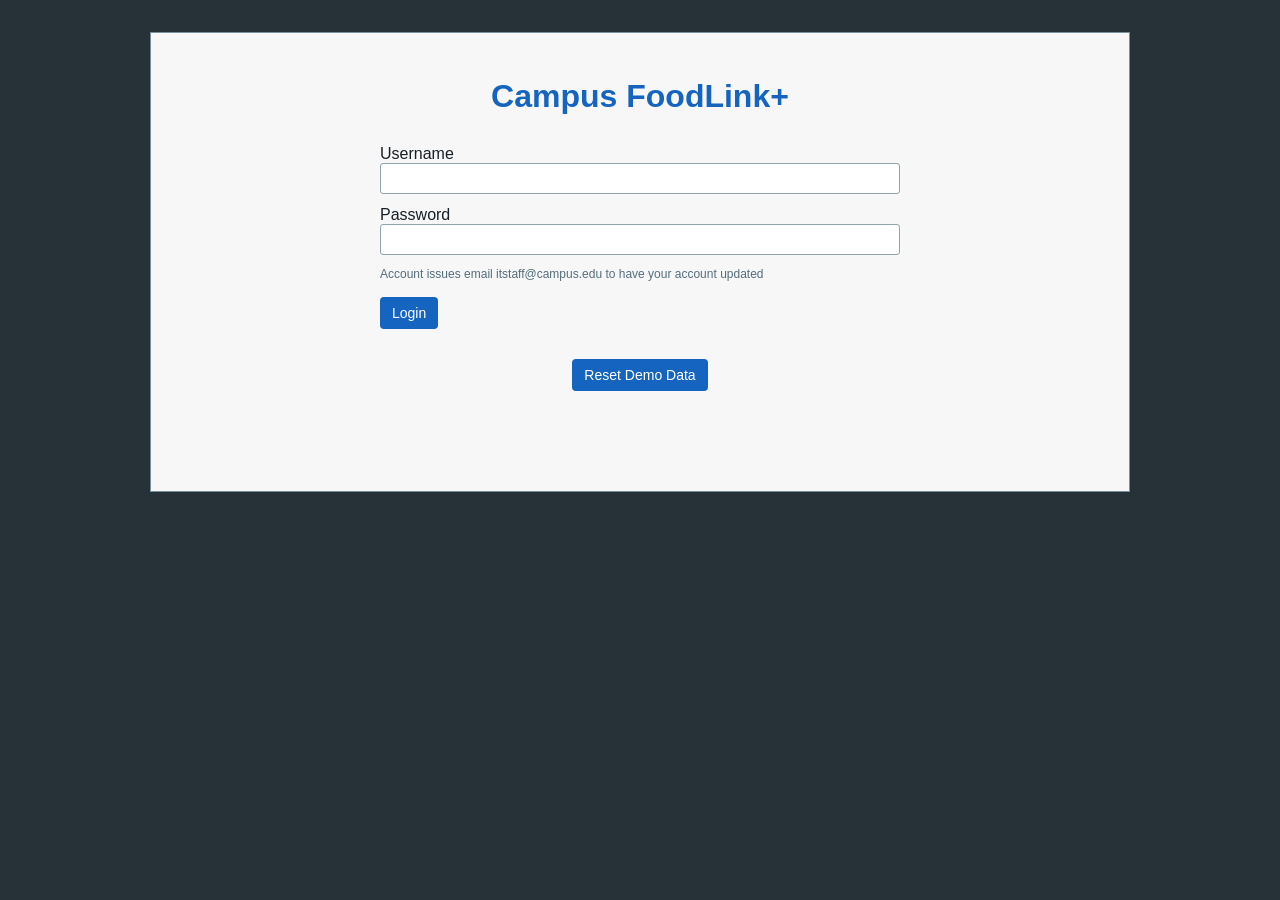
==== index.html @ 95911f1a "Update index.html" ====
<!doctype html>
<html lang="en">

<head>
  <meta charset="utf-8">
  <meta name="viewport" content="width=device-width, initial-scale=1">

  <title>Campus FoodLink+ Login</title>

  <link rel="stylesheet" href="style.css">
</head>

<body data-page="login">

  <main class="wireframe">

    <h1 class="mini-logo">
      Campus FoodLink+
    </h1>

    <form id="loginForm" class="login-form">

      <label for="userId">
        Username
      </label>

      <input
        id="userId"
        name="username"
        type="text"
        autocomplete="username"
        required
      >

      <label for="password">
        Password
      </label>

      <input
        id="password"
        name="password"
        type="password"
        autocomplete="current-password"
        required
      >

      <p class="hint">
        Account issues email itstaff@campus.edu to have your account updated
      </p>

      <p
        id="loginError"
        class="error"
        role="alert"
        aria-live="polite">
      </p>

      <button type="submit">
        Login
      </button>

    </form>

    <div class="demo-reset">

      <button
        id="resetDemoBtn"
        type="button">
        Reset Demo Data
      </button>

      <p
        id="resetMessage"
        aria-live="polite">
      </p>

    </div>

  </main>

  <script src="app.js"></script>
  <script src="test.js"></script>

</body>
</html>
---- style.css ----
/* =========================================================
   GLOBAL
   ========================================================= */

* {
  box-sizing: border-box;
}

body {
  margin: 0;
  background: #263238;
  font-family: Arial, Helvetica, sans-serif;
  color: #172026;
}

.wireframe {
  width: min(980px, 96vw);
  min-height: 460px;
  margin: 32px auto;
  background: #f7f7f7;
  border: 1px solid #78909c;
}


/* =========================================================
   HEADER AND NAVIGATION
   ========================================================= */

header {
  background: #1565c0;
  color: #fff;
  display: flex;
  justify-content: space-between;
  align-items: center;
  padding: 12px 18px;
  gap: 12px;
}

header a {
  color: #fff;
}

nav {
  display: flex;
  gap: 6px;
  flex-wrap: wrap;
}


/* =========================================================
   STANDARD BUTTONS
   ========================================================= */

button,
.button {
  display: inline-block;
  background: #1565c0;
  color: #fff;
  border: 0;
  border-radius: 4px;
  padding: 8px 12px;
  cursor: pointer;
  text-decoration: none;
  font-family: inherit;
  font-size: 14px;
}

button:hover,
.button:hover {
  opacity: 0.9;
}


/* =========================================================
   STUDENT HEADER BUTTONS
   ========================================================= */

.student-nav {
  display: flex;
  align-items: center;
  gap: 8px;
}

.header-button {
  display: inline-flex;
  align-items: center;
  justify-content: center;

  min-height: 36px;
  padding: 8px 14px;

  background: #ffffff;
  color: #1565c0;

  border: 1px solid #ffffff;
  border-radius: 4px;

  font-family: Arial, Helvetica, sans-serif;
  font-size: 14px;
  font-weight: bold;

  line-height: 1;
  text-decoration: none;

  cursor: pointer;
}

header .header-button {
  color: #1565c0;
}

.header-button:hover {
  background: #eceff1;
  color: #1565c0;
  opacity: 1;
}


/* =========================================================
   ACCESSIBILITY / FOCUS
   ========================================================= */

button:focus-visible,
.button:focus-visible,
.header-button:focus-visible,
input:focus-visible,
select:focus-visible,
textarea:focus-visible,
a:focus-visible {
  outline: 3px solid #ffb300;
  outline-offset: 2px;
}


/* =========================================================
   LOGIN PAGE
   ========================================================= */

.mini-logo {
  text-align: center;
  color: #1565c0;
  margin-top: 45px;
}

.login-form,
.demo-reset {
  width: min(520px, 88%);
  margin: 30px auto;
}

.login-form label {
  display: block;
  margin-top: 12px;
}

.login-form input {
  width: 100%;
}

.hint {
  font-size: 12px;
  color: #546e7a;
}

.error {
  color: #c62828;
  font-weight: bold;
}

.demo-reset {
  text-align: center;
}


/* =========================================================
   FORMS
   ========================================================= */

input,
textarea,
select {
  padding: 7px;
  border: 1px solid #90a4ae;
  border-radius: 3px;
  font-family: inherit;
}

textarea {
  display: block;
  width: 100%;
  min-height: 65px;
  margin: 6px 0 12px;
}

#pickupTime {
  margin: 6px 0 12px;
}


/* =========================================================
   PANELS
   ========================================================= */

.panel {
  margin: 20px;
  padding: 18px;
  background: #fff;
  border: 1px solid #cfd8dc;
}

.panel h2 {
  color: #1565c0;
  margin-top: 0;
}


/* =========================================================
   MENU
   ========================================================= */

.menu-item {
  display: flex;
  justify-content: space-between;
  align-items: center;
  gap: 15px;
  padding: 12px;
  margin: 10px 0;
  border: 1px solid #cfd8dc;
  background: #f8fbfc;
}

#vendorSelect {
  margin-left: 6px;
}

#orderMessage {
  color: #c62828;
  font-weight: bold;
  min-height: 20px;
}


/* =========================================================
   TABLES
   ========================================================= */

.table-wrapper {
  width: 100%;
  overflow-x: auto;
}

table {
  width: 100%;
  border-collapse: collapse;
  margin: 10px 0;
}

th,
td {
  border: 1px solid #b0bec5;
  padding: 7px;
  text-align: left;
  font-size: 12px;
}

th {
  background: #eceff1;
}

td select {
  width: 100%;
  min-width: 105px;
}


/* =========================================================
   STUDENT ACCOUNT
   ========================================================= */

#accountMessage {
  font-weight: bold;
  min-height: 20px;
}

#cancelOrderBtn,
#returnStaffBtn {
  margin-top: 8px;
}


/* =========================================================
   ORDER CONFIRMATION
   ========================================================= */

.confirmation {
  text-align: center;
  padding: 45px;
}

.confirmation h1,
.confirmation h2 {
  color: #1565c0;
}

.confirmation p {
  font-size: 17px;
}

.order-summary {
  width: min(500px, 90%);
  margin: 25px auto;
  padding: 18px;
  background: #fff;
  border: 1px solid #cfd8dc;
  text-align: left;
}

.confirm-actions {
  display: flex;
  justify-content: center;
  gap: 10px;
  flex-wrap: wrap;
  margin-top: 25px;
}


/* =========================================================
   STAFF DASHBOARD
   ========================================================= */

.staff-welcome {
  font-size: 15px;
}

.staff-nav {
  background: transparent;
}

.staff-nav:hover {
  background: rgba(255, 255, 255, 0.15);
}


/* =========================================================
   STATUS MESSAGES
   ========================================================= */

#saveMessage,
#menuMessage,
#resetMessage {
  color: #2e7d32;
  font-weight: bold;
  min-height: 20px;
}

#accountMessage {
  color: #c62828;
}


/* =========================================================
   OTHER
   ========================================================= */

[hidden] {
  display: none !important;
}

code {
  background: #eceff1;
  padding: 2px 4px;
  border-radius: 3px;
}


/* =========================================================
   RESPONSIVE DESIGN
   ========================================================= */

@media (max-width: 700px) {

  .wireframe {
    width: 98vw;
    margin: 10px auto;
  }

  header {
    align-items: flex-start;
    flex-direction: column;
  }

  nav,
  .student-nav {
    width: 100%;
  }

  .student-nav .header-button {
    flex: 1;
  }

  .panel {
    margin: 10px;
    padding: 12px;
  }

  .menu-item {
    align-items: flex-start;
    flex-direction: column;
  }

  .menu-item button {
    width: 100%;
  }

  table {
    white-space: nowrap;
  }

  .confirmation {
    padding: 25px 15px;
  }

  .confirm-actions {
    flex-direction: column;
  }

  .confirm-actions .button,
  .confirm-actions button {
    width: 100%;
  }
}
/* =========================================================
   STUDENT HEADER NAVIGATION
   ========================================================= */

.student-nav {
  display: flex;
  align-items: center;
  gap: 8px;
}

.header-button {
  display: inline-flex;
  align-items: center;
  justify-content: center;
  min-height: 36px;
  padding: 8px 14px;

  background: #ffffff;
  color: #1565c0;

  border: 1px solid #ffffff;
  border-radius: 4px;

  font-family: Arial, Helvetica, sans-serif;
  font-size: 14px;
  font-weight: bold;
  line-height: 1;

  text-decoration: none;
  cursor: pointer;
}

.header-button:hover {
  background: #eceff1;
  color: #1565c0;
}

.header-button:focus-visible {
  outline: 3px solid #ffb300;
  outline-offset: 2px;
}


/* =========================================================
   ADD FUNDS SECTION
   ========================================================= */

.funds-section {
  margin-top: 20px;
  padding-top: 15px;
  border-top: 1px solid #ccc;
}

.funds-section h3 {
  margin-top: 0;
  margin-bottom: 8px;
}

.funds-section label {
  display: block;
  margin-bottom: 6px;
  font-weight: bold;
}

.funds-section input {
  width: 160px;
  padding: 8px;
  margin-right: 8px;

  border: 1px solid #999;
  border-radius: 4px;

  font-size: 14px;
}

.funds-section button {
  padding: 8px 14px;

  border: 1px solid #777;
  border-radius: 4px;

  font-size: 14px;
  font-weight: bold;

  cursor: pointer;
}

.funds-section button:hover {
  background: #eceff1;
}

.funds-section button:focus-visible,
.funds-section input:focus-visible {
  outline: 3px solid #ffb300;
  outline-offset: 2px;
}

#fundMessage {
  min-height: 20px;
  margin-top: 10px;
  font-weight: bold;
}


/* Student order history */
#studentOrderStatusFilter { margin: 8px 0 12px; min-width: 180px; }
#studentOrderCount { color: #455a64; }
#studentAllOrdersBody td { white-space: nowrap; }
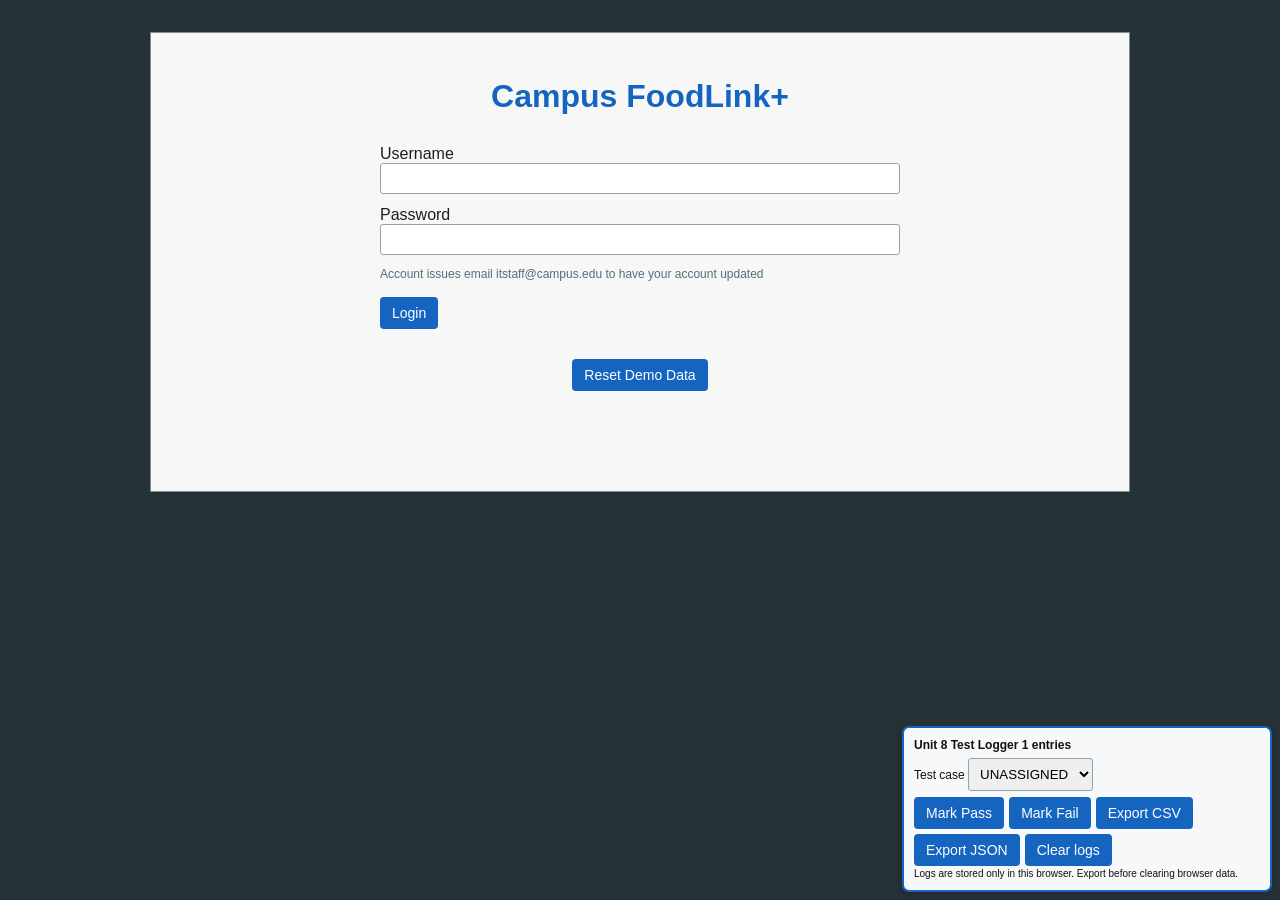
==== commit 52a8d512: "Update index.html" ====
--- a/index.html
+++ b/index.html
@@ -79,7 +79,7 @@
   </main>
 
   <script src="app.js"></script>
-  <script src="test.js"></script>
+  <script src="test-logger.js"></script>
 
 </body>
 </html>
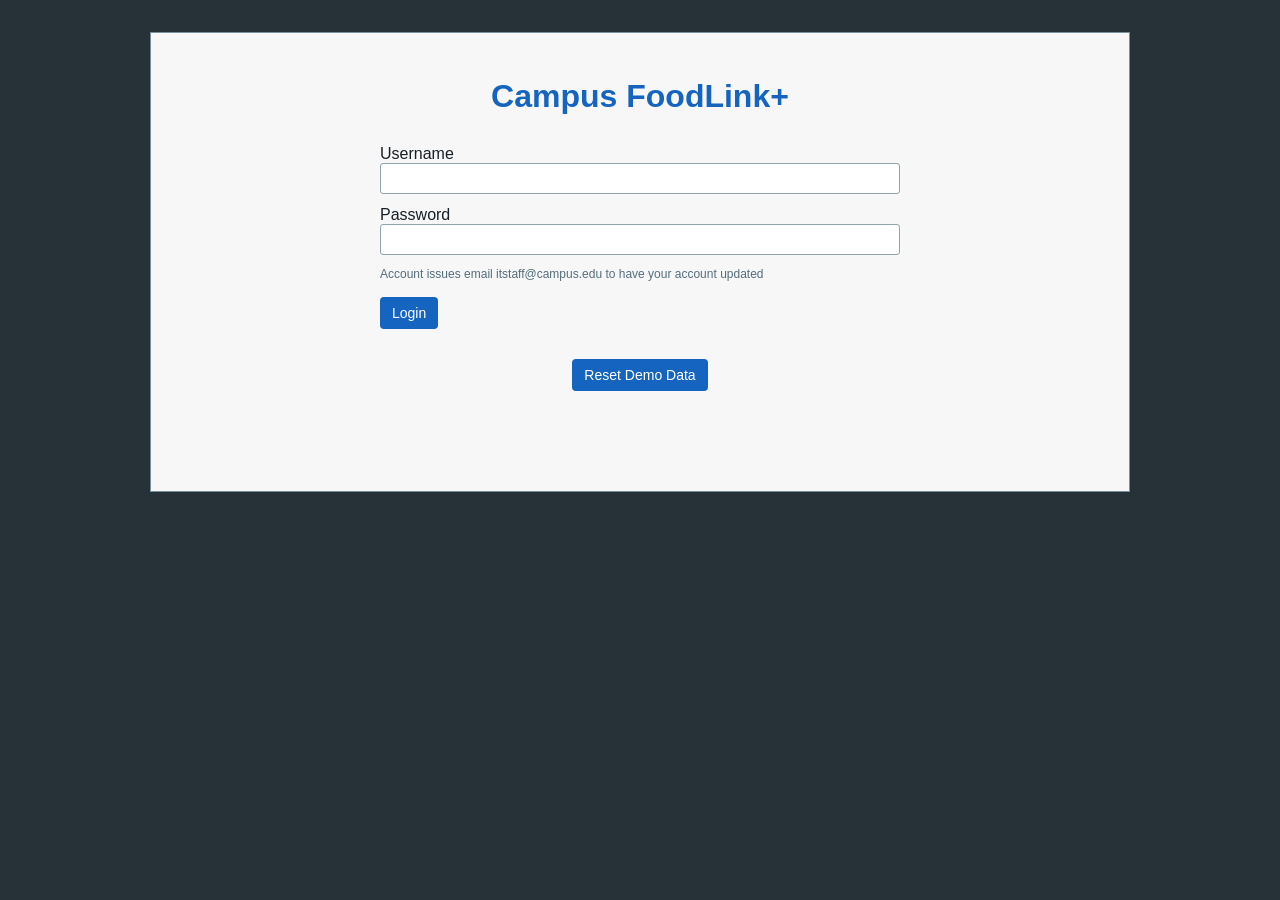
==== commit b205b19d: "Add files via upload" ====
--- a/index.html
+++ b/index.html
@@ -79,7 +79,6 @@
   </main>
 
   <script src="app.js"></script>
-  <script src="test-logger.js"></script>
 
 </body>
 </html>
--- a/style.css
+++ b/style.css
@@ -537,3 +537,5 @@
 #studentOrderStatusFilter { margin: 8px 0 12px; min-width: 180px; }
 #studentOrderCount { color: #455a64; }
 #studentAllOrdersBody td { white-space: nowrap; }
+
+.report-controls{display:flex;flex-wrap:wrap;align-items:end;gap:12px;margin:16px 0}.report-controls label{display:flex;flex-direction:column;gap:4px}.report-controls input,.report-controls button{padding:8px}.report-cards{display:grid;grid-template-columns:repeat(auto-fit,minmax(155px,1fr));gap:12px;margin:18px 0}.report-cards>div{background:#f1f4f5;border:1px solid #d6dfe2;border-radius:6px;padding:16px;display:flex;flex-direction:column;gap:8px}.report-cards strong{font-size:1.5rem}.report-cards span{font-size:.9rem}#reportsSection h3{margin-top:20px}
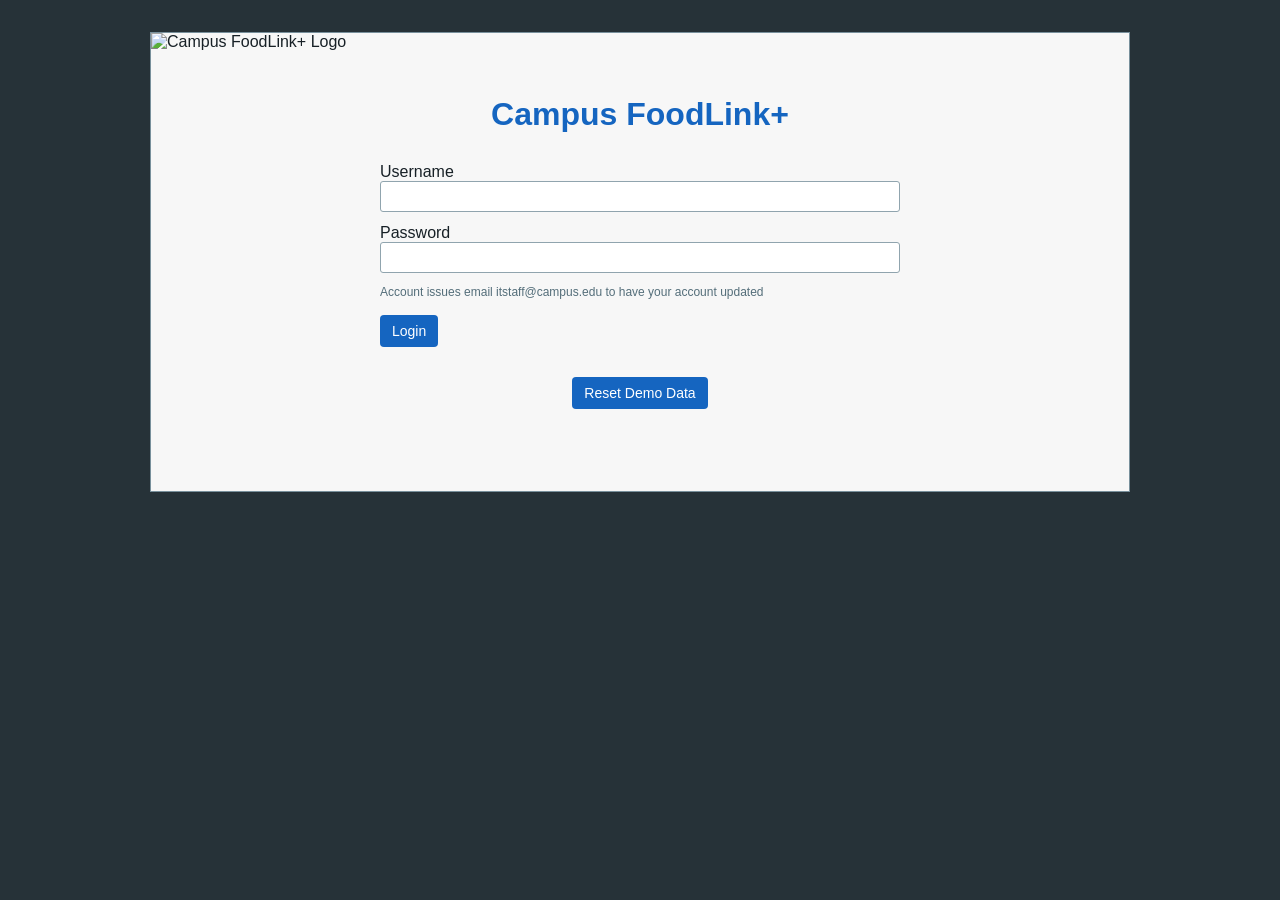
==== commit 770c433c: "Update index.html" ====
--- a/index.html
+++ b/index.html
@@ -1,3 +1,4 @@
+
 <!doctype html>
 <html lang="en">
 
@@ -14,9 +15,20 @@
 
   <main class="wireframe">
 
-    <h1 class="mini-logo">
-      Campus FoodLink+
-    </h1>
+    <!-- Campus FoodLink+ Branding -->
+    <div class="login-branding">
+
+      <img
+        src="images/campus-foodlink-logo.png"
+        alt="Campus FoodLink+ Logo"
+        class="login-logo"
+      >
+
+      <h1 class="mini-logo">
+        Campus FoodLink+
+      </h1>
+
+    </div>
 
     <form id="loginForm" class="login-form">
 
@@ -82,4 +94,3 @@
 
 </body>
 </html>
-
--- a/style.css
+++ b/style.css
@@ -539,3 +539,59 @@
 #studentAllOrdersBody td { white-space: nowrap; }
 
 .report-controls{display:flex;flex-wrap:wrap;align-items:end;gap:12px;margin:16px 0}.report-controls label{display:flex;flex-direction:column;gap:4px}.report-controls input,.report-controls button{padding:8px}.report-cards{display:grid;grid-template-columns:repeat(auto-fit,minmax(155px,1fr));gap:12px;margin:18px 0}.report-cards>div{background:#f1f4f5;border:1px solid #d6dfe2;border-radius:6px;padding:16px;display:flex;flex-direction:column;gap:8px}.report-cards strong{font-size:1.5rem}.report-cards span{font-size:.9rem}#reportsSection h3{margin-top:20px}
+
+/* IT administration portal */
+.admin-page{width:min(1150px,96vw);padding:24px;min-height:80vh}
+.admin-header{display:flex;align-items:center;justify-content:space-between;gap:16px;flex-wrap:wrap}
+.admin-page .panel{padding:20px;margin:18px 0;background:#fff;border:1px solid #d6dfe2;border-radius:8px}
+.admin-page .table-wrapper{overflow-x:auto;margin-top:12px}
+.admin-page table{width:100%;border-collapse:collapse}
+.admin-page th,.admin-page td{text-align:left;border-bottom:1px solid #d6dfe2;padding:10px}
+.admin-page .admin-grid{display:grid;grid-template-columns:repeat(auto-fit,minmax(220px,1fr));gap:16px}
+.admin-page .admin-grid label{display:flex;flex-direction:column;gap:6px}
+.admin-page input:not([type=checkbox]),.admin-page select{max-width:100%;padding:9px;border:1px solid #9ca7b0;border-radius:4px}
+.admin-page button{padding:9px 13px;cursor:pointer}
+.admin-page .admin-check{display:flex;gap:8px;align-items:center;margin:16px 0}
+
+.admin-page .admin-remove{background:#fff2f2;border:1px solid #b42318;color:#8b1e16;border-radius:4px}
+
+
+/* IT administration account dialogs */
+.admin-modal {
+  width: min(640px, calc(100vw - 32px));
+  max-height: min(90vh, 820px);
+  overflow-y: auto;
+  padding: 0;
+  border: 1px solid #b9c2c8;
+  border-radius: 12px;
+  background: #fff;
+  color: #1c2933;
+  box-shadow: 0 20px 60px rgba(0,0,0,.28);
+}
+.admin-modal::backdrop { background: rgba(17,24,39,.58); }
+.admin-modal .panel { margin: 0; border: 0; padding: 22px; }
+.admin-modal-head { display: flex; align-items: center; justify-content: space-between; gap: 12px; }
+.admin-modal-head h2 { margin: 0 0 12px; }
+.admin-modal-close { min-width: 36px; min-height: 36px; }
+.admin-modal-actions { display: flex; justify-content: flex-end; gap: 12px; margin-top: 18px; flex-wrap: wrap; }
+.admin-remove-warning { color: #8a341e; font-weight: 600; }
+.admin-modal .admin-grid { grid-template-columns: repeat(auto-fit, minmax(220px, 1fr)); }
+
+.admin-directory-message:not(:empty){padding:12px;margin:12px 0;border-left:4px solid #b45309;background:#fff7ed;color:#713f12;}
+.admin-remove:disabled{opacity:.5;cursor:not-allowed;}
+
+
+/* Student menu: aligned quantity selector */
+.menu-item {display:grid;grid-template-columns:190px minmax(0,1fr) 142px;align-items:center;gap:20px;justify-content:initial;padding:16px;border-radius:6px}
+.menu-item .menu-food-image {width:185px;height:125px;max-width:100%;object-fit:cover;border-radius:8px;display:block;margin:0}
+.menu-item .menu-item-details {min-width:0;text-align:left}
+.menu-item .menu-qty-controls {display:flex;align-items:center;justify-content:flex-end;gap:8px}
+.menu-item .menu-qty-controls button {display:inline-flex;align-items:center;justify-content:center;width:42px;height:42px;min-width:42px;padding:0;font-size:24px;font-weight:600;line-height:1;border-radius:6px}
+.menu-item .menu-qty-controls button:disabled {opacity:.45;cursor:not-allowed}
+.menu-qty-value {min-width:26px;text-align:center;font-size:18px;font-weight:700;font-variant-numeric:tabular-nums}
+@media(max-width:700px){
+ .menu-item {display:grid;grid-template-columns:110px minmax(0,1fr);gap:12px;align-items:center}
+ .menu-item .menu-food-image {width:110px;height:85px}
+ .menu-item .menu-qty-controls {grid-column:2;justify-content:flex-start}
+ .menu-item .menu-qty-controls button {width:42px;min-width:42px}
+}
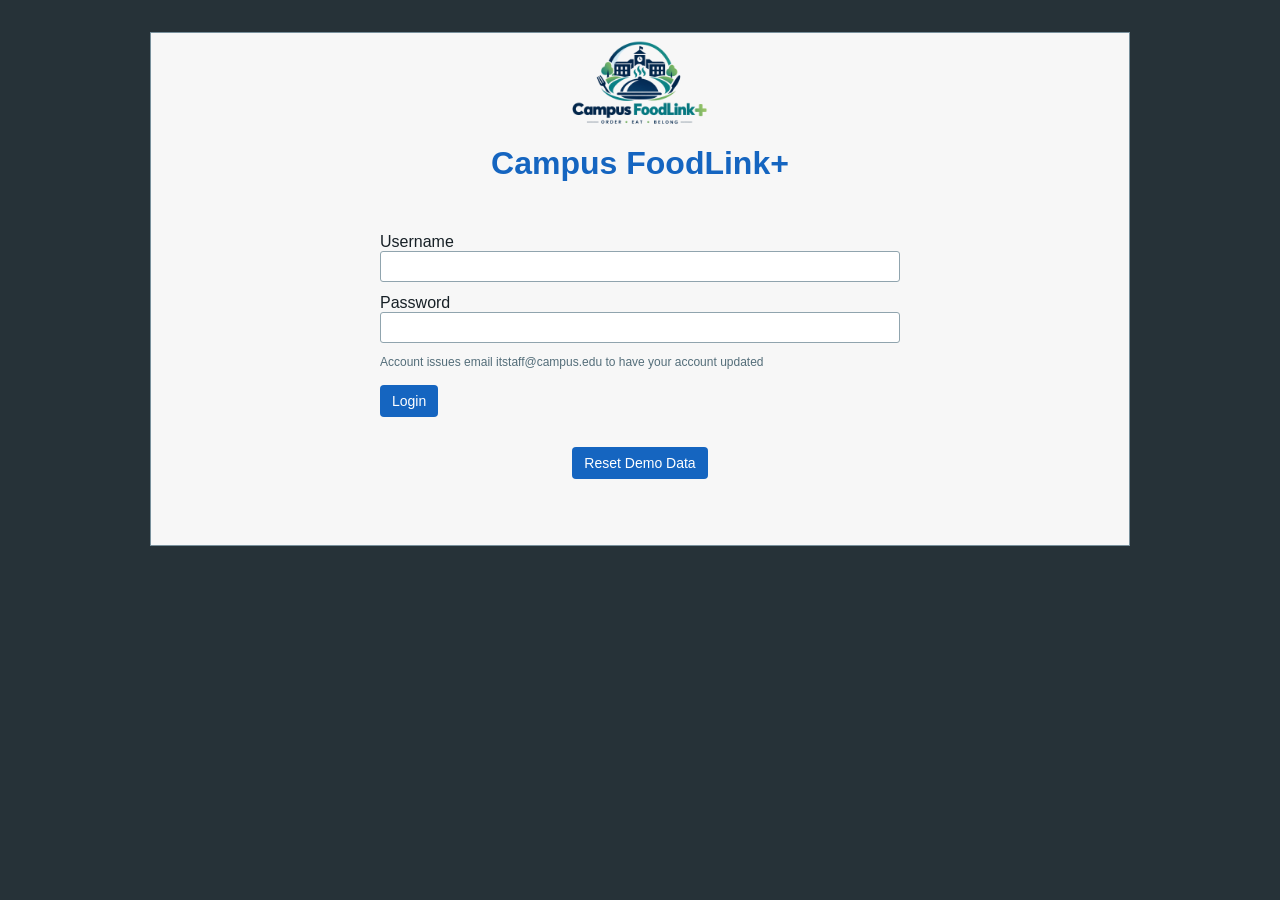
==== commit 6ea561a7: "Update index.html" ====
--- a/index.html
+++ b/index.html
@@ -17,12 +17,12 @@
 
     <!-- Campus FoodLink+ Branding -->
     <div class="login-branding">
-
-      <img
-        src="images/campus-foodlink-logo.png"
-        alt="Campus FoodLink+ Logo"
-        class="login-logo"
-      >
+        
+    <img
+      src="./Campus%20FoodLink%2B%20Logo.png"
+      alt="Campus FoodLink+ Logo"
+      class="login-logo"
+    >
 
       <h1 class="mini-logo">
         Campus FoodLink+
--- a/style.css
+++ b/style.css
@@ -595,3 +595,24 @@
  .menu-item .menu-qty-controls {grid-column:2;justify-content:flex-start}
  .menu-item .menu-qty-controls button {width:42px;min-width:42px}
 }
+
+.login-branding {
+    display: flex;
+    flex-direction: column;
+    align-items: center;
+    text-align: center;
+    margin-bottom: 25px;
+}
+
+.login-logo {
+    display: block;
+    width: 150px;
+    max-width: 100%;
+    height: auto;
+    object-fit: contain;
+    margin-bottom: 12px;
+}
+
+.login-branding .mini-logo {
+    margin-top: 0;
+}
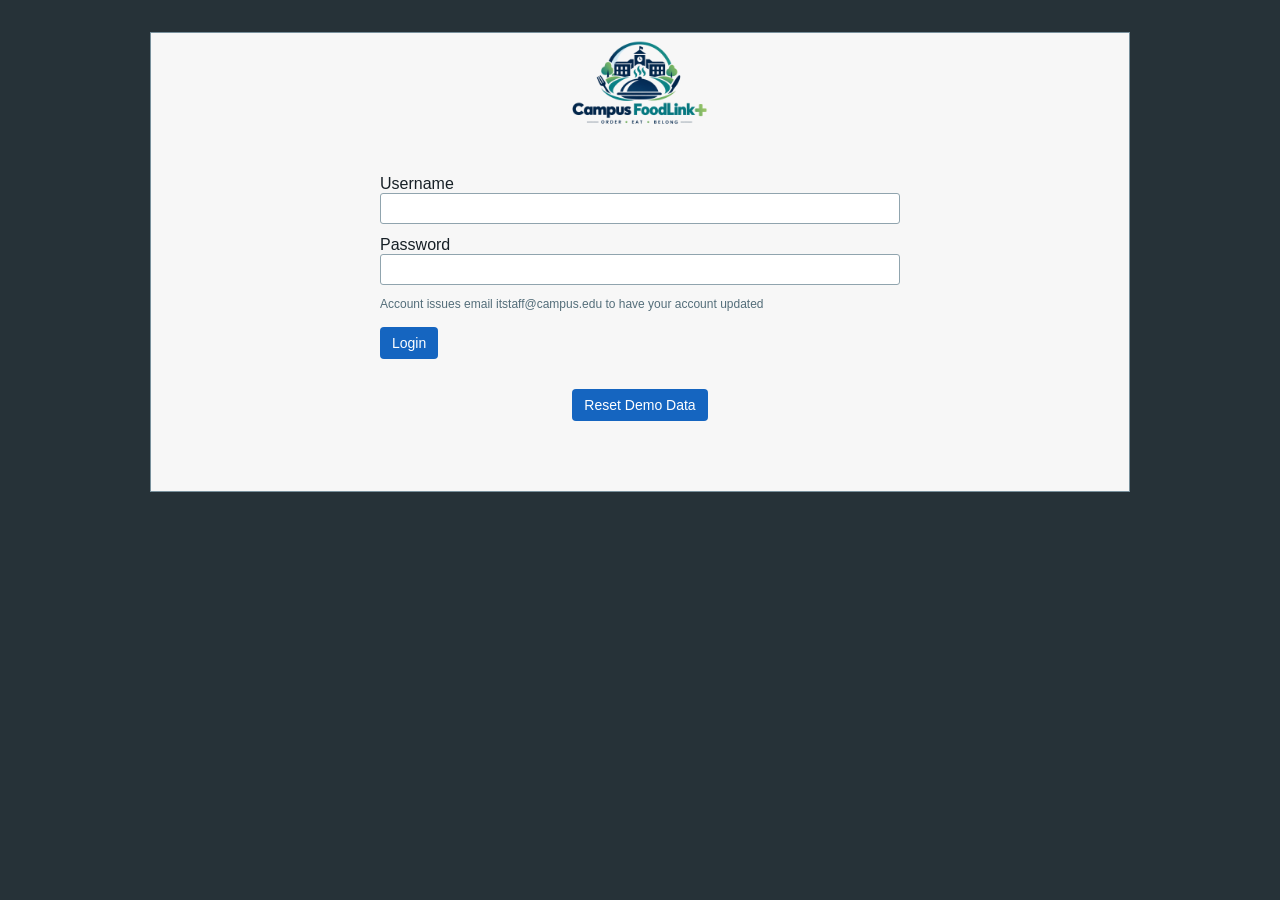
==== commit 07a38599: "Update index.html" ====
--- a/index.html
+++ b/index.html
@@ -22,12 +22,7 @@
       src="./Campus%20FoodLink%2B%20Logo.png"
       alt="Campus FoodLink+ Logo"
       class="login-logo"
-    >
-
-      <h1 class="mini-logo">
-        Campus FoodLink+
-      </h1>
-
+    >    
     </div>
 
     <form id="loginForm" class="login-form">
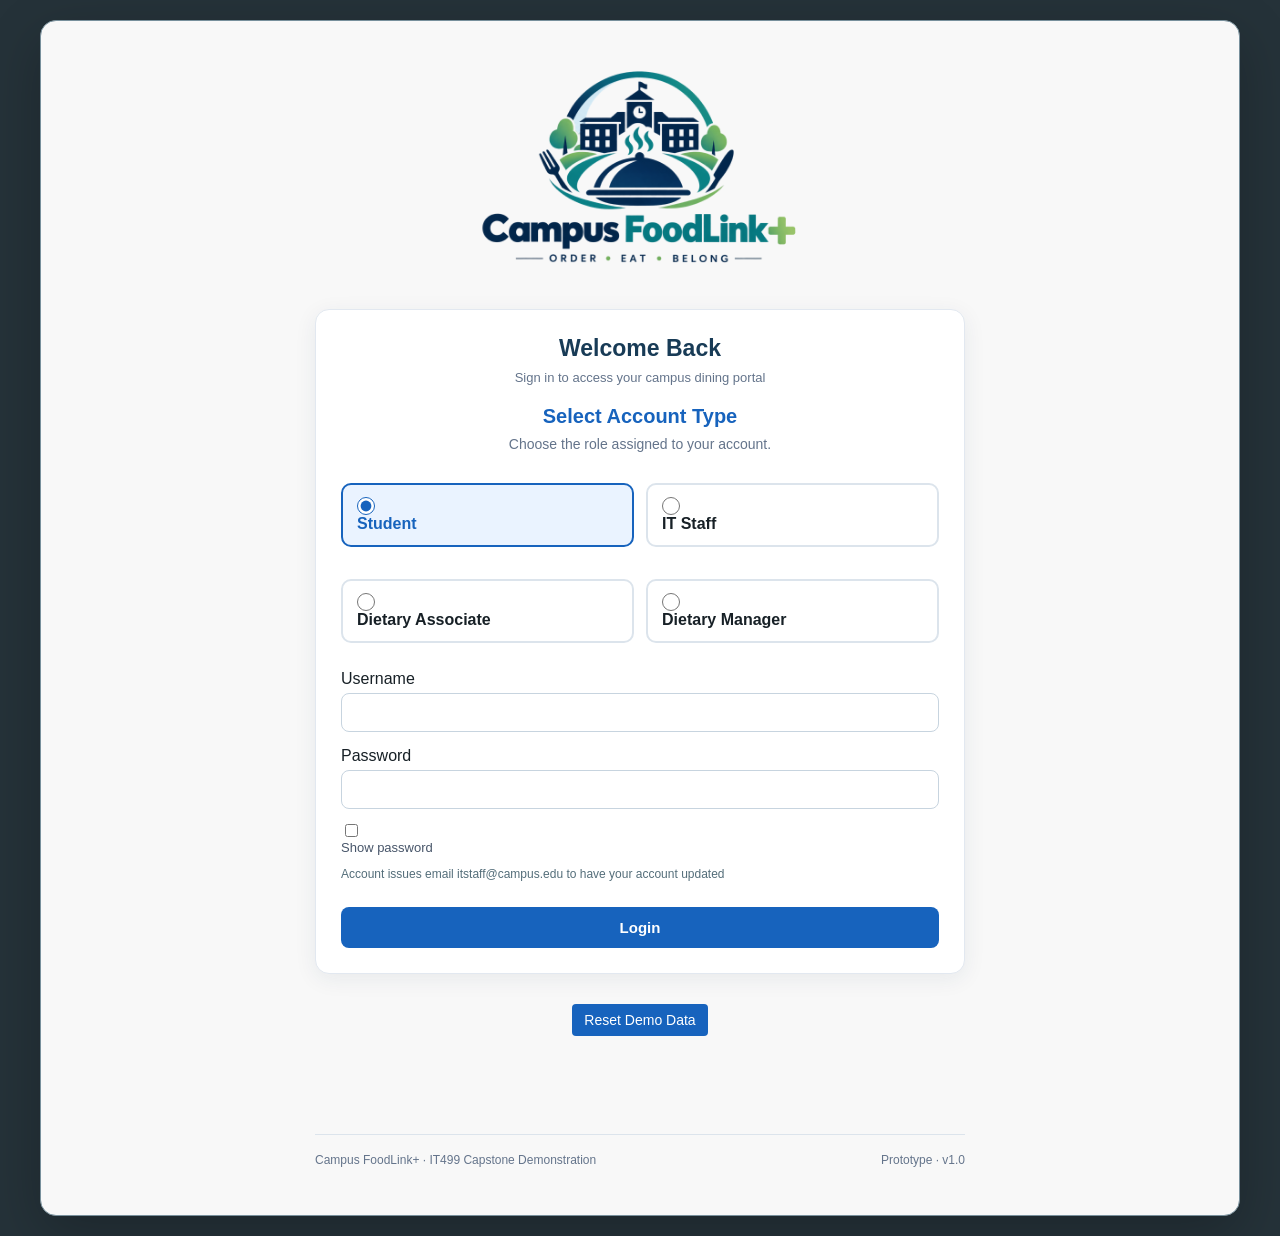
==== commit 65b3e1b3: "Add files via upload" ====
--- a/index.html
+++ b/index.html
@@ -1,91 +1,104 @@
-
-<!doctype html>
-<html lang="en">
-
-<head>
-  <meta charset="utf-8">
-  <meta name="viewport" content="width=device-width, initial-scale=1">
-
-  <title>Campus FoodLink+ Login</title>
-
-  <link rel="stylesheet" href="style.css">
-</head>
-
-<body data-page="login">
-
-  <main class="wireframe">
-
-    <!-- Campus FoodLink+ Branding -->
-    <div class="login-branding">
-        
-    <img
-      src="./Campus%20FoodLink%2B%20Logo.png"
-      alt="Campus FoodLink+ Logo"
-      class="login-logo"
-    >    
-    </div>
-
-    <form id="loginForm" class="login-form">
-
-      <label for="userId">
-        Username
-      </label>
-
-      <input
-        id="userId"
-        name="username"
-        type="text"
-        autocomplete="username"
-        required
-      >
-
-      <label for="password">
-        Password
-      </label>
-
-      <input
-        id="password"
-        name="password"
-        type="password"
-        autocomplete="current-password"
-        required
-      >
-
-      <p class="hint">
-        Account issues email itstaff@campus.edu to have your account updated
-      </p>
-
-      <p
-        id="loginError"
-        class="error"
-        role="alert"
-        aria-live="polite">
-      </p>
-
-      <button type="submit">
-        Login
-      </button>
-
-    </form>
-
-    <div class="demo-reset">
-
-      <button
-        id="resetDemoBtn"
-        type="button">
-        Reset Demo Data
-      </button>
-
-      <p
-        id="resetMessage"
-        aria-live="polite">
-      </p>
-
-    </div>
-
-  </main>
-
-  <script src="app.js"></script>
-
-</body>
-</html>
+
+<!doctype html>
+<html lang="en">
+
+<head>
+  <meta charset="utf-8">
+  <meta name="viewport" content="width=device-width, initial-scale=1">
+
+  <title>Campus FoodLink+ Login</title>
+
+  <link rel="stylesheet" href="style.css">
+</head>
+
+<body data-page="login">
+
+  <main class="wireframe">
+
+    <!-- Campus FoodLink+ Branding -->
+    <div class="login-branding">
+        
+    <img
+      src="./Campus%20FoodLink%2B%20Logo.png"
+      alt="Campus FoodLink+ Logo"
+      class="login-logo"
+    >    
+    </div>
+
+    <form id="loginForm" class="login-form">
+
+      <!-- Select a login role before entering credentials -->
+      <fieldset class="login-role-section">
+        <legend>Select Account Type</legend>
+        <p class="login-role-help">Choose the role assigned to your account.</p>
+        <div class="login-role-grid">
+          <label class="login-role-option"><input type="radio" name="loginRole" value="Student" checked><span>Student</span></label>
+          <label class="login-role-option"><input type="radio" name="loginRole" value="IT Staff"><span>IT Staff</span></label>
+          <label class="login-role-option"><input type="radio" name="loginRole" value="Dietary Associate"><span>Dietary Associate</span></label>
+          <label class="login-role-option"><input type="radio" name="loginRole" value="Dietary Manager"><span>Dietary Manager</span></label>
+        </div>
+      </fieldset>
+
+
+      <label for="userId">
+        Username
+      </label>
+
+      <input
+        id="userId"
+        name="username"
+        type="text"
+        autocomplete="username"
+        required
+      >
+
+      <label for="password">
+        Password
+      </label>
+
+      <input
+        id="password"
+        name="password"
+        type="password"
+        autocomplete="current-password"
+        required
+      >
+
+      <p class="hint">
+        Account issues email itstaff@campus.edu to have your account updated
+      </p>
+
+      <p
+        id="loginError"
+        class="error"
+        role="alert"
+        aria-live="polite">
+      </p>
+
+      <button type="submit">
+        Login
+      </button>
+
+    </form>
+
+    <div class="demo-reset">
+
+      <button
+        id="resetDemoBtn"
+        type="button">
+        Reset Demo Data
+      </button>
+
+      <p
+        id="resetMessage"
+        aria-live="polite">
+      </p>
+
+    </div>
+
+  </main>
+
+  <script src="app.js"></script>
+
+</body>
+</html>
--- a/style.css
+++ b/style.css
@@ -1,124 +1,191 @@
-/* =========================================================
-   GLOBAL
-   ========================================================= */
+/* ============================================================
+   CAMPUS FOODLINK+ - CONSOLIDATED STYLESHEET
+   Design tokens and original cascade preserved for compatibility.
+   Page-specific selectors use body[data-page="..."] where present.
+   ============================================================ */
+:root {
+    --primary-blue: #1763bd;
+    --primary-blue-hover: #104c94;
+    --outer-background: #253239;
+    --page-background: #f4f7fa;
+    --card-background: #ffffff;
+    --text-primary: #243746;
+    --text-secondary: #64748b;
+    --border-color: #dce4ec;
+    --card-radius: 10px;
+    --button-radius: 6px;
+    --content-width: 1250px;
+    --content-padding: 24px;
+    --section-gap: 20px;
+}
+
+/* ========================================================= GLOBAL ========================================================= */
 
 * {
-  box-sizing: border-box;
+
+    box-sizing: border-box;
+
 }
 
 body {
-  margin: 0;
-  background: #263238;
-  font-family: Arial, Helvetica, sans-serif;
-  color: #172026;
+
+    margin: 0;
+
+    background: var(--outer-background);
+
+    font-family: Arial, Helvetica, sans-serif;
+
+    color: #172026;
+
 }
 
 .wireframe {
-  width: min(980px, 96vw);
-  min-height: 460px;
-  margin: 32px auto;
-  background: #f7f7f7;
-  border: 1px solid #78909c;
-}
-
-
-/* =========================================================
-   HEADER AND NAVIGATION
-   ========================================================= */
+
+    width: min(980px, 96vw);
+
+    min-height: 460px;
+
+    margin: 32px auto;
+
+    background: #f7f7f7;
+
+    border: 1px solid #78909c;
+
+}
+
+/* ========================================================= HEADER AND NAVIGATION ========================================================= */
 
 header {
-  background: #1565c0;
-  color: #fff;
-  display: flex;
-  justify-content: space-between;
-  align-items: center;
-  padding: 12px 18px;
-  gap: 12px;
+
+    background: var(--primary-blue);
+
+    color: #fff;
+
+    display: flex;
+
+    justify-content: space-between;
+
+    align-items: center;
+
+    padding: 12px 18px;
+
+    gap: 12px;
+
 }
 
 header a {
-  color: #fff;
+
+    color: #fff;
+
 }
 
 nav {
-  display: flex;
-  gap: 6px;
-  flex-wrap: wrap;
-}
-
-
-/* =========================================================
-   STANDARD BUTTONS
-   ========================================================= */
+
+    display: flex;
+
+    gap: 6px;
+
+    flex-wrap: wrap;
+
+}
+
+/* ========================================================= STANDARD BUTTONS ========================================================= */
 
 button,
 .button {
-  display: inline-block;
-  background: #1565c0;
-  color: #fff;
-  border: 0;
-  border-radius: 4px;
-  padding: 8px 12px;
-  cursor: pointer;
-  text-decoration: none;
-  font-family: inherit;
-  font-size: 14px;
+
+    display: inline-block;
+
+    background: var(--primary-blue);
+
+    color: #fff;
+
+    border: 0;
+
+    border-radius: 4px;
+
+    padding: 8px 12px;
+
+    cursor: pointer;
+
+    text-decoration: none;
+
+    font-family: inherit;
+
+    font-size: 14px;
+
 }
 
 button:hover,
 .button:hover {
-  opacity: 0.9;
-}
-
-
-/* =========================================================
-   STUDENT HEADER BUTTONS
-   ========================================================= */
+
+    opacity: 0.9;
+
+}
+
+/* ========================================================= STUDENT HEADER BUTTONS ========================================================= */
 
 .student-nav {
-  display: flex;
-  align-items: center;
-  gap: 8px;
+
+    display: flex;
+
+    align-items: center;
+
+    gap: 8px;
+
 }
 
 .header-button {
-  display: inline-flex;
-  align-items: center;
-  justify-content: center;
-
-  min-height: 36px;
-  padding: 8px 14px;
-
-  background: #ffffff;
-  color: #1565c0;
-
-  border: 1px solid #ffffff;
-  border-radius: 4px;
-
-  font-family: Arial, Helvetica, sans-serif;
-  font-size: 14px;
-  font-weight: bold;
-
-  line-height: 1;
-  text-decoration: none;
-
-  cursor: pointer;
+
+    display: inline-flex;
+
+    align-items: center;
+
+    justify-content: center;
+
+    min-height: 36px;
+
+    padding: 8px 14px;
+
+    background: #ffffff;
+
+    color: var(--primary-blue);
+
+    border: 1px solid #ffffff;
+
+    border-radius: 4px;
+
+    font-family: Arial, Helvetica, sans-serif;
+
+    font-size: 14px;
+
+    font-weight: bold;
+
+    line-height: 1;
+
+    text-decoration: none;
+
+    cursor: pointer;
+
 }
 
 header .header-button {
-  color: #1565c0;
+
+    color: var(--primary-blue);
+
 }
 
 .header-button:hover {
-  background: #eceff1;
-  color: #1565c0;
-  opacity: 1;
-}
-
-
-/* =========================================================
-   ACCESSIBILITY / FOCUS
-   ========================================================= */
+
+    background: #eceff1;
+
+    color: var(--primary-blue);
+
+    opacity: 1;
+
+}
+
+/* ========================================================= ACCESSIBILITY / FOCUS ========================================================= */
 
 button:focus-visible,
 .button:focus-visible,
@@ -127,492 +194,2768 @@
 select:focus-visible,
 textarea:focus-visible,
 a:focus-visible {
-  outline: 3px solid #ffb300;
-  outline-offset: 2px;
-}
-
-
-/* =========================================================
-   LOGIN PAGE
-   ========================================================= */
+
+    outline: 3px solid #ffb300;
+
+    outline-offset: 2px;
+
+}
+
+/* ========================================================= LOGIN PAGE ========================================================= */
 
 .mini-logo {
-  text-align: center;
-  color: #1565c0;
-  margin-top: 45px;
+
+    text-align: center;
+
+    color: var(--primary-blue);
+
+    margin-top: 45px;
+
 }
 
 .login-form,
 .demo-reset {
-  width: min(520px, 88%);
-  margin: 30px auto;
+
+    width: min(520px, 88%);
+
+    margin: 30px auto;
+
 }
 
 .login-form label {
-  display: block;
-  margin-top: 12px;
+
+    display: block;
+
+    margin-top: 12px;
+
 }
 
 .login-form input {
-  width: 100%;
+
+    width: 100%;
+
 }
 
 .hint {
-  font-size: 12px;
-  color: #546e7a;
+
+    font-size: 12px;
+
+    color: #546e7a;
+
 }
 
 .error {
-  color: #c62828;
-  font-weight: bold;
+
+    color: #c62828;
+
+    font-weight: bold;
+
 }
 
 .demo-reset {
-  text-align: center;
-}
-
-
-/* =========================================================
-   FORMS
-   ========================================================= */
+
+    text-align: center;
+
+}
+
+/* ========================================================= FORMS ========================================================= */
 
 input,
 textarea,
 select {
-  padding: 7px;
-  border: 1px solid #90a4ae;
-  border-radius: 3px;
-  font-family: inherit;
+
+    padding: 7px;
+
+    border: 1px solid #90a4ae;
+
+    border-radius: 3px;
+
+    font-family: inherit;
+
 }
 
 textarea {
-  display: block;
-  width: 100%;
-  min-height: 65px;
-  margin: 6px 0 12px;
+
+    display: block;
+
+    width: 100%;
+
+    min-height: 65px;
+
+    margin: 6px 0 12px;
+
 }
 
 #pickupTime {
-  margin: 6px 0 12px;
-}
-
-
-/* =========================================================
-   PANELS
-   ========================================================= */
+
+    margin: 6px 0 12px;
+
+}
+
+/* ========================================================= PANELS ========================================================= */
 
 .panel {
-  margin: 20px;
-  padding: 18px;
-  background: #fff;
-  border: 1px solid #cfd8dc;
+
+    margin: 20px;
+
+    padding: 18px;
+
+    background: #fff;
+
+    border: 1px solid #cfd8dc;
+
 }
 
 .panel h2 {
-  color: #1565c0;
-  margin-top: 0;
-}
-
-
-/* =========================================================
-   MENU
-   ========================================================= */
+
+    color: var(--primary-blue);
+
+    margin-top: 0;
+
+}
+
+/* ========================================================= MENU ========================================================= */
 
 .menu-item {
-  display: flex;
-  justify-content: space-between;
-  align-items: center;
-  gap: 15px;
-  padding: 12px;
-  margin: 10px 0;
-  border: 1px solid #cfd8dc;
-  background: #f8fbfc;
+
+    display: flex;
+
+    justify-content: space-between;
+
+    align-items: center;
+
+    gap: 15px;
+
+    padding: 12px;
+
+    margin: 10px 0;
+
+    border: 1px solid #cfd8dc;
+
+    background: #f8fbfc;
+
 }
 
 #vendorSelect {
-  margin-left: 6px;
+
+    margin-left: 6px;
+
 }
 
 #orderMessage {
-  color: #c62828;
-  font-weight: bold;
-  min-height: 20px;
-}
-
-
-/* =========================================================
-   TABLES
-   ========================================================= */
+
+    color: #c62828;
+
+    font-weight: bold;
+
+    min-height: 20px;
+
+}
+
+/* ========================================================= TABLES ========================================================= */
 
 .table-wrapper {
-  width: 100%;
-  overflow-x: auto;
+
+    width: 100%;
+
+    overflow-x: auto;
+
 }
 
 table {
-  width: 100%;
-  border-collapse: collapse;
-  margin: 10px 0;
+
+    width: 100%;
+
+    border-collapse: collapse;
+
+    margin: 10px 0;
+
 }
 
 th,
 td {
-  border: 1px solid #b0bec5;
-  padding: 7px;
-  text-align: left;
-  font-size: 12px;
+
+    border: 1px solid #b0bec5;
+
+    padding: 7px;
+
+    text-align: left;
+
+    font-size: 12px;
+
 }
 
 th {
-  background: #eceff1;
+
+    background: #eceff1;
+
 }
 
 td select {
-  width: 100%;
-  min-width: 105px;
-}
-
-
-/* =========================================================
-   STUDENT ACCOUNT
-   ========================================================= */
+
+    width: 100%;
+
+    min-width: 105px;
+
+}
+
+/* ========================================================= STUDENT ACCOUNT ========================================================= */
 
 #accountMessage {
-  font-weight: bold;
-  min-height: 20px;
+
+    font-weight: bold;
+
+    min-height: 20px;
+
 }
 
 #cancelOrderBtn,
 #returnStaffBtn {
-  margin-top: 8px;
-}
-
-
-/* =========================================================
-   ORDER CONFIRMATION
-   ========================================================= */
+
+    margin-top: 8px;
+
+}
+
+/* ========================================================= ORDER CONFIRMATION ========================================================= */
 
 .confirmation {
-  text-align: center;
-  padding: 45px;
+
+    text-align: center;
+
+    padding: 45px;
+
 }
 
 .confirmation h1,
 .confirmation h2 {
-  color: #1565c0;
+
+    color: var(--primary-blue);
+
 }
 
 .confirmation p {
-  font-size: 17px;
+
+    font-size: 17px;
+
 }
 
 .order-summary {
-  width: min(500px, 90%);
-  margin: 25px auto;
-  padding: 18px;
-  background: #fff;
-  border: 1px solid #cfd8dc;
-  text-align: left;
+
+    width: min(500px, 90%);
+
+    margin: 25px auto;
+
+    padding: 18px;
+
+    background: #fff;
+
+    border: 1px solid #cfd8dc;
+
+    text-align: left;
+
 }
 
 .confirm-actions {
-  display: flex;
-  justify-content: center;
-  gap: 10px;
-  flex-wrap: wrap;
-  margin-top: 25px;
-}
-
-
-/* =========================================================
-   STAFF DASHBOARD
-   ========================================================= */
+
+    display: flex;
+
+    justify-content: center;
+
+    gap: 10px;
+
+    flex-wrap: wrap;
+
+    margin-top: 25px;
+
+}
+
+/* ========================================================= STAFF DASHBOARD ========================================================= */
 
 .staff-welcome {
-  font-size: 15px;
+
+    font-size: 15px;
+
 }
 
 .staff-nav {
-  background: transparent;
+
+    background: transparent;
+
 }
 
 .staff-nav:hover {
-  background: rgba(255, 255, 255, 0.15);
-}
-
-
-/* =========================================================
-   STATUS MESSAGES
-   ========================================================= */
+
+    background: rgba(255, 255, 255, 0.15);
+
+}
+
+/* ========================================================= STATUS MESSAGES ========================================================= */
 
 #saveMessage,
 #menuMessage,
 #resetMessage {
-  color: #2e7d32;
-  font-weight: bold;
-  min-height: 20px;
+
+    color: #2e7d32;
+
+    font-weight: bold;
+
+    min-height: 20px;
+
 }
 
 #accountMessage {
-  color: #c62828;
-}
-
-
-/* =========================================================
-   OTHER
-   ========================================================= */
+
+    color: #c62828;
+
+}
+
+/* ========================================================= OTHER ========================================================= */
 
 [hidden] {
-  display: none !important;
+
+    display: none !important;
+
 }
 
 code {
-  background: #eceff1;
-  padding: 2px 4px;
-  border-radius: 3px;
-}
-
-
-/* =========================================================
-   RESPONSIVE DESIGN
-   ========================================================= */
+
+    background: #eceff1;
+
+    padding: 2px 4px;
+
+    border-radius: 3px;
+
+}
+
+/* ========================================================= RESPONSIVE DESIGN ========================================================= */
 
 @media (max-width: 700px) {
 
-  .wireframe {
-    width: 98vw;
-    margin: 10px auto;
-  }
-
-  header {
-    align-items: flex-start;
+    .wireframe {
+
+        width: 98vw;
+
+        margin: 10px auto;
+
+    }
+
+    header {
+
+        align-items: flex-start;
+
+        flex-direction: column;
+
+    }
+
+    nav,
+  .student-nav {
+
+        width: 100%;
+
+    }
+
+    .student-nav .header-button {
+
+        flex: 1;
+
+    }
+
+    .panel {
+
+        margin: 10px;
+
+        padding: 12px;
+
+    }
+
+    .menu-item {
+
+        align-items: flex-start;
+
+        flex-direction: column;
+
+    }
+
+    .menu-item button {
+
+        width: 100%;
+
+    }
+
+    table {
+
+        white-space: nowrap;
+
+    }
+
+    .confirmation {
+
+        padding: 25px 15px;
+
+    }
+
+    .confirm-actions {
+
+        flex-direction: column;
+
+    }
+
+    .confirm-actions .button,
+  .confirm-actions button {
+
+        width: 100%;
+
+    }
+
+}
+
+/* ========================================================= STUDENT HEADER NAVIGATION ========================================================= */
+
+.student-nav {
+
+    display: flex;
+
+    align-items: center;
+
+    gap: 8px;
+
+}
+
+.header-button {
+
+    display: inline-flex;
+
+    align-items: center;
+
+    justify-content: center;
+
+    min-height: 36px;
+
+    padding: 8px 14px;
+
+    background: #ffffff;
+
+    color: var(--primary-blue);
+
+    border: 1px solid #ffffff;
+
+    border-radius: 4px;
+
+    font-family: Arial, Helvetica, sans-serif;
+
+    font-size: 14px;
+
+    font-weight: bold;
+
+    line-height: 1;
+
+    text-decoration: none;
+
+    cursor: pointer;
+
+}
+
+.header-button:hover {
+
+    background: #eceff1;
+
+    color: var(--primary-blue);
+
+}
+
+.header-button:focus-visible {
+
+    outline: 3px solid #ffb300;
+
+    outline-offset: 2px;
+
+}
+
+/* ========================================================= ADD FUNDS SECTION ========================================================= */
+
+.funds-section {
+
+    margin-top: 20px;
+
+    padding-top: 15px;
+
+    border-top: 1px solid #ccc;
+
+}
+
+.funds-section h3 {
+
+    margin-top: 0;
+
+    margin-bottom: 8px;
+
+}
+
+.funds-section label {
+
+    display: block;
+
+    margin-bottom: 6px;
+
+    font-weight: bold;
+
+}
+
+.funds-section input {
+
+    width: 160px;
+
+    padding: 8px;
+
+    margin-right: 8px;
+
+    border: 1px solid #999;
+
+    border-radius: 4px;
+
+    font-size: 14px;
+
+}
+
+.funds-section button {
+
+    padding: 8px 14px;
+
+    border: 1px solid #777;
+
+    border-radius: 4px;
+
+    font-size: 14px;
+
+    font-weight: bold;
+
+    cursor: pointer;
+
+}
+
+.funds-section button:hover {
+
+    background: #eceff1;
+
+}
+
+.funds-section button:focus-visible,
+.funds-section input:focus-visible {
+
+    outline: 3px solid #ffb300;
+
+    outline-offset: 2px;
+
+}
+
+#fundMessage {
+
+    min-height: 20px;
+
+    margin-top: 10px;
+
+    font-weight: bold;
+
+}
+
+/* Student order history */
+
+#studentOrderStatusFilter {
+
+    margin: 8px 0 12px;
+
+    min-width: 180px;
+
+}
+
+#studentOrderCount {
+
+    color: #455a64;
+
+}
+
+#studentAllOrdersBody td {
+
+    white-space: nowrap;
+
+}
+
+.report-controls {
+
+    display: flex;
+
+    flex-wrap: wrap;
+
+    align-items: end;
+
+    gap: 12px;
+
+    margin: 16px 0;
+
+}
+
+.report-controls label {
+
+    display: flex;
+
     flex-direction: column;
-  }
-
-  nav,
-  .student-nav {
+
+    gap: 4px;
+
+}
+
+.report-controls input,.report-controls button {
+
+    padding: 8px;
+
+}
+
+.report-cards {
+
+    display: grid;
+
+    grid-template-columns: repeat(auto-fit,minmax(155px,1fr));
+
+    gap: 12px;
+
+    margin: 18px 0;
+
+}
+
+.report-cards>div {
+
+    background: #f1f4f5;
+
+    border: 1px solid #d6dfe2;
+
+    border-radius: 6px;
+
+    padding: 16px;
+
+    display: flex;
+
+    flex-direction: column;
+
+    gap: 8px;
+
+}
+
+.report-cards strong {
+
+    font-size: 1.5rem;
+
+}
+
+.report-cards span {
+
+    font-size: .9rem;
+
+}
+
+#reportsSection h3 {
+
+    margin-top: 20px;
+
+}
+
+/* IT administration portal */
+
+.admin-page {
+
+    width: min(1150px,96vw);
+
+    padding: 24px;
+
+    min-height: 80vh;
+
+}
+
+.admin-header {
+
+    display: flex;
+
+    align-items: center;
+
+    justify-content: space-between;
+
+    gap: 16px;
+
+    flex-wrap: wrap;
+
+}
+
+.admin-page .panel {
+
+    padding: 20px;
+
+    margin: 18px 0;
+
+    background: #fff;
+
+    border: 1px solid #d6dfe2;
+
+    border-radius: 8px;
+
+}
+
+.admin-page .table-wrapper {
+
+    overflow-x: auto;
+
+    margin-top: 12px;
+
+}
+
+.admin-page table {
+
     width: 100%;
-  }
-
-  .student-nav .header-button {
-    flex: 1;
-  }
-
-  .panel {
-    margin: 10px;
+
+    border-collapse: collapse;
+
+}
+
+.admin-page th,.admin-page td {
+
+    text-align: left;
+
+    border-bottom: 1px solid #d6dfe2;
+
+    padding: 10px;
+
+}
+
+.admin-page .admin-grid {
+
+    display: grid;
+
+    grid-template-columns: repeat(auto-fit,minmax(220px,1fr));
+
+    gap: 16px;
+
+}
+
+.admin-page .admin-grid label {
+
+    display: flex;
+
+    flex-direction: column;
+
+    gap: 6px;
+
+}
+
+.admin-page input:not([type=checkbox]),.admin-page select {
+
+    max-width: 100%;
+
+    padding: 9px;
+
+    border: 1px solid #9ca7b0;
+
+    border-radius: 4px;
+
+}
+
+.admin-page button {
+
+    padding: 9px 13px;
+
+    cursor: pointer;
+
+}
+
+.admin-page .admin-check {
+
+    display: flex;
+
+    gap: 8px;
+
+    align-items: center;
+
+    margin: 16px 0;
+
+}
+
+.admin-page .admin-remove {
+
+    background: #fff2f2;
+
+    border: 1px solid #b42318;
+
+    color: #8b1e16;
+
+    border-radius: 4px;
+
+}
+
+/* IT administration account dialogs */
+
+.admin-modal {
+
+    width: min(640px, calc(100vw - 32px));
+
+    max-height: min(90vh, 820px);
+
+    overflow-y: auto;
+
+    padding: 0;
+
+    border: 1px solid #b9c2c8;
+
+    border-radius: 12px;
+
+    background: #fff;
+
+    color: #1c2933;
+
+    box-shadow: 0 20px 60px rgba(0,0,0,.28);
+
+}
+
+.admin-modal::backdrop {
+
+    background: rgba(17,24,39,.58);
+
+}
+
+.admin-modal .panel {
+
+    margin: 0;
+
+    border: 0;
+
+    padding: 22px;
+
+}
+
+.admin-modal-head {
+
+    display: flex;
+
+    align-items: center;
+
+    justify-content: space-between;
+
+    gap: 12px;
+
+}
+
+.admin-modal-head h2 {
+
+    margin: 0 0 12px;
+
+}
+
+.admin-modal-close {
+
+    min-width: 36px;
+
+    min-height: 36px;
+
+}
+
+.admin-modal-actions {
+
+    display: flex;
+
+    justify-content: flex-end;
+
+    gap: 12px;
+
+    margin-top: 18px;
+
+    flex-wrap: wrap;
+
+}
+
+.admin-remove-warning {
+
+    color: #8a341e;
+
+    font-weight: 600;
+
+}
+
+.admin-modal .admin-grid {
+
+    grid-template-columns: repeat(auto-fit, minmax(220px, 1fr));
+
+}
+
+.admin-directory-message:not(:empty) {
+
     padding: 12px;
-  }
-
-  .menu-item {
-    align-items: flex-start;
+
+    margin: 12px 0;
+
+    border-left: 4px solid #b45309;
+
+    background: #fff7ed;
+
+    color: #713f12;
+
+}
+
+.admin-remove:disabled {
+
+    opacity: .5;
+
+    cursor: not-allowed;
+
+}
+
+/* Student menu: aligned quantity selector */
+
+.menu-item {
+
+    display: grid;
+
+    grid-template-columns: 190px minmax(0,1fr) 142px;
+
+    align-items: center;
+
+    gap: 20px;
+
+    justify-content: initial;
+
+    padding: 16px;
+
+    border-radius: 6px;
+
+}
+
+.menu-item .menu-food-image {
+
+    width: 185px;
+
+    height: 125px;
+
+    max-width: 100%;
+
+    object-fit: cover;
+
+    border-radius: 8px;
+
+    display: block;
+
+    margin: 0;
+
+}
+
+.menu-item .menu-item-details {
+
+    min-width: 0;
+
+    text-align: left;
+
+}
+
+.menu-item .menu-qty-controls {
+
+    display: flex;
+
+    align-items: center;
+
+    justify-content: flex-end;
+
+    gap: 8px;
+
+}
+
+.menu-item .menu-qty-controls button {
+
+    display: inline-flex;
+
+    align-items: center;
+
+    justify-content: center;
+
+    width: 42px;
+
+    height: 42px;
+
+    min-width: 42px;
+
+    padding: 0;
+
+    font-size: 24px;
+
+    font-weight: 600;
+
+    line-height: 1;
+
+    border-radius: 6px;
+
+}
+
+.menu-item .menu-qty-controls button:disabled {
+
+    opacity: .45;
+
+    cursor: not-allowed;
+
+}
+
+.menu-qty-value {
+
+    min-width: 26px;
+
+    text-align: center;
+
+    font-size: 18px;
+
+    font-weight: 700;
+
+    font-variant-numeric: tabular-nums;
+
+}
+
+@media (max-width:700px) {
+
+    .menu-item {
+
+        display: grid;
+
+        grid-template-columns: 110px minmax(0,1fr);
+
+        gap: 12px;
+
+        align-items: center;
+
+    }
+
+    .menu-item .menu-food-image {
+
+        width: 110px;
+
+        height: 85px;
+
+    }
+
+    .menu-item .menu-qty-controls {
+
+        grid-column: 2;
+
+        justify-content: flex-start;
+
+    }
+
+    .menu-item .menu-qty-controls button {
+
+        width: 42px;
+
+        min-width: 42px;
+
+    }
+
+}
+
+.login-branding {
+
+    display: flex;
+
     flex-direction: column;
-  }
-
-  .menu-item button {
+
+    align-items: center;
+
+    text-align: center;
+
+    margin-bottom: 25px;
+
+}
+
+.login-logo {
+
+    display: block;
+
+    width: 150px;
+
+    max-width: 100%;
+
+    height: auto;
+
+    object-fit: contain;
+
+    margin-bottom: 12px;
+
+}
+
+.login-branding .mini-logo {
+
+    margin-top: 0;
+
+}
+
+/* ========================================= Campus FoodLink+ Login Page Formatting ========================================= */
+
+body[data-page="login"] {
+
+    margin: 0;
+
+    min-height: 100vh;
+
+    background-color: var(--outer-background);
+
+    display: flex;
+
+    justify-content: center;
+
+    align-items: center;
+
+    box-sizing: border-box;
+
+}
+
+/* Original white page */
+
+body[data-page="login"] .wireframe {
+
+    width: 95%;
+
+    max-width: 1200px;
+
+    min-height: 90vh;
+
+    margin: 20px auto;
+
+    padding: 30px 40px;
+
+    box-sizing: border-box;
+
+    background-color: #f8f8f8;
+
+    display: flex;
+
+    flex-direction: column;
+
+    align-items: center;
+
+    justify-content: center;
+
+}
+
+/* Logo positioning */
+
+body[data-page="login"] .login-branding {
+
     width: 100%;
-  }
-
-  table {
-    white-space: nowrap;
-  }
-
-  .confirmation {
-    padding: 25px 15px;
-  }
-
-  .confirm-actions {
+
+    text-align: center;
+
+    margin: 0 0 25px;
+
+}
+
+/* Larger logo */
+
+body[data-page="login"] .login-logo {
+
+    display: block;
+
+    width: 350px;
+
+    max-width: 85%;
+
+    height: auto;
+
+    margin: 0 auto;
+
+    object-fit: contain;
+
+}
+
+/* Login form */
+
+body[data-page="login"] .login-form {
+
+    width: 100%;
+
+    max-width: 650px;
+
+    margin: 0 auto;
+
+}
+
+/* Form labels */
+
+body[data-page="login"] .login-form label {
+
+    display: block;
+
+    margin-top: 15px;
+
+    margin-bottom: 5px;
+
+}
+
+/* Username and password boxes */
+
+body[data-page="login"] .login-form input {
+
+    display: block;
+
+    width: 100%;
+
+    box-sizing: border-box;
+
+}
+
+/* Reset Demo Data */
+
+body[data-page="login"] .demo-reset {
+
+    width: 100%;
+
+    text-align: center;
+
+    margin-top: 30px;
+
+}
+
+/* Mobile screen adjustments */
+
+@media (max-width: 600px) {
+
+    body[data-page="login"] .wireframe {
+
+        width: 95%;
+
+        min-height: 90vh;
+
+        padding: 25px 20px;
+
+    }
+
+    body[data-page="login"] .login-logo {
+
+        width: 250px;
+
+    }
+
+    body[data-page="login"] .login-form {
+
+        max-width: 100%;
+
+    }
+
+}
+
+/* ======================================== Campus FoodLink+ Student Dashboard ======================================== */
+
+body[data-page="account"] {
+
+    background: var(--outer-background);
+
+    font-family: Arial, Helvetica, sans-serif;
+
+    color: var(--text-primary);
+
+}
+
+/* Main dashboard container */
+
+body[data-page="account"] .wireframe {
+
+    width: 94%;
+
+    max-width: 1200px;
+
+    margin: 20px auto;
+
+    background: var(--page-background);
+
+    box-sizing: border-box;
+
+}
+
+/* Dashboard content sections */
+
+body[data-page="account"] section {
+
+    background: #ffffff;
+
+    border: 1px solid var(--border-color);
+
+    border-radius: 12px;
+
+    padding: 24px;
+
+    margin-bottom: 20px;
+
+    box-shadow: 0 3px 12px rgba(0,0,0,0.04);
+
+}
+
+/* Section headings */
+
+body[data-page="account"] section h2 {
+
+    color: var(--primary-blue);
+
+    font-size: 25px;
+
+    margin-top: 0;
+
+    margin-bottom: 18px;
+
+}
+
+/* Better paragraph spacing */
+
+body[data-page="account"] section p {
+
+    line-height: 1.6;
+
+    margin: 9px 0;
+
+}
+
+/* Input fields */
+
+body[data-page="account"] input {
+
+    border: 1px solid #bac8d3;
+
+    border-radius: 6px;
+
+    padding: 10px;
+
+    font-size: 15px;
+
+}
+
+/* Buttons */
+
+body[data-page="account"] button {
+
+    border-radius: 6px;
+
+    padding: 11px 17px;
+
+    font-weight: 600;
+
+    cursor: pointer;
+
+}
+
+/* Button hover */
+
+body[data-page="account"] button:hover {
+
+    filter: brightness(0.93);
+
+}
+
+/* Order tables */
+
+body[data-page="account"] table {
+
+    width: 100%;
+
+    border-collapse: collapse;
+
+}
+
+body[data-page="account"] th {
+
+    background: #eaf0f5;
+
+    color: #183b56;
+
+    font-weight: 600;
+
+}
+
+body[data-page="account"] th,
+body[data-page="account"] td {
+
+    padding: 12px;
+
+    border: 1px solid var(--border-color);
+
+}
+
+/* Responsive layout */
+
+@media (max-width: 700px) {
+
+    body[data-page="account"] .wireframe {
+
+        width: 100%;
+
+        margin: 0;
+
+    }
+
+    body[data-page="account"] section {
+
+        padding: 16px;
+
+    }
+
+    body[data-page="account"] section h2 {
+
+        font-size: 21px;
+
+    }
+
+}
+
+/* ========================================== CAMPUS FOODLINK+ STUDENT DASHBOARD ========================================== */
+
+body[data-page="account"] {
+
+    background: var(--outer-background);
+
+    color: var(--text-primary);
+
+    font-family: Arial, Helvetica, sans-serif;
+
+    margin: 0;
+
+}
+
+/* Main Dashboard Container */
+
+body[data-page="account"] .student-dashboard {
+
+    width: 94%;
+
+    max-width: 1250px;
+
+    margin: 20px auto;
+
+    padding: 0;
+
+    background: var(--page-background);
+
+    box-sizing: border-box;
+
+    overflow: hidden;
+
+}
+
+/* Header */
+
+body[data-page="account"] .dashboard-header {
+
+    background: var(--primary-blue);
+
+    color: white;
+
+    padding: 18px 24px;
+
+    display: flex;
+
+    justify-content: space-between;
+
+    align-items: center;
+
+    gap: 16px;
+
+}
+
+body[data-page="account"] .dashboard-brand {
+
+    display: flex;
+
     flex-direction: column;
-  }
-
-  .confirm-actions .button,
-  .confirm-actions button {
+
+    gap: 4px;
+
+}
+
+body[data-page="account"] .dashboard-brand b {
+
+    font-size: 20px;
+
+}
+
+body[data-page="account"] .dashboard-brand span {
+
+    font-size: 12px;
+
+    color: #d9e9fa;
+
+}
+
+body[data-page="account"] .student-nav {
+
+    display: flex;
+
+    align-items: center;
+
+    gap: 10px;
+
+}
+
+body[data-page="account"] .header-button {
+
+    background: white;
+
+    color: var(--primary-blue);
+
+    padding: 11px 17px;
+
+    border: none;
+
+    border-radius: 6px;
+
+    text-decoration: none;
+
+    font-size: 14px;
+
+    font-weight: 600;
+
+    cursor: pointer;
+
+}
+
+/* Dashboard Content */
+
+body[data-page="account"] .dashboard-content {
+
+    padding: 26px;
+
+}
+
+body[data-page="account"] .dashboard-welcome {
+
+    margin-bottom: 24px;
+
+}
+
+body[data-page="account"] .dashboard-welcome h1 {
+
+    font-size: 28px;
+
+    color: #183b56;
+
+    margin: 0 0 8px;
+
+}
+
+body[data-page="account"] .dashboard-welcome p {
+
+    color: var(--text-secondary);
+
+    margin: 0;
+
+}
+
+/* Summary Cards */
+
+body[data-page="account"] .dashboard-summary {
+
+    display: grid;
+
+    grid-template-columns: 1fr 1fr;
+
+    gap: 20px;
+
+    margin-bottom: 20px;
+
+}
+
+body[data-page="account"] .dashboard-content .panel {
+
+    background: white;
+
+    border: 1px solid var(--border-color);
+
+    border-radius: 10px;
+
+    padding: 24px;
+
+    margin: 0 0 20px;
+
+    box-shadow: 0 3px 12px rgba(0,0,0,0.04);
+
+}
+
+body[data-page="account"] .dashboard-summary .panel {
+
+    margin-bottom: 0;
+
+}
+
+body[data-page="account"] .panel h2 {
+
+    color: var(--primary-blue);
+
+    font-size: 23px;
+
+    margin: 0 0 18px;
+
+}
+
+body[data-page="account"] .field-label {
+
+    display: block;
+
+    color: var(--text-secondary);
+
+    font-size: 13px;
+
+    margin: 12px 0 5px;
+
+}
+
+body[data-page="account"] .field-value {
+
+    margin: 0 0 12px;
+
+    font-size: 17px;
+
+    overflow-wrap: anywhere;
+
+}
+
+/* Balance */
+
+body[data-page="account"] .balance-card {
+
+    background: #f8fcff !important;
+
+}
+
+body[data-page="account"] .balance-amount {
+
+    color: var(--primary-blue);
+
+    font-size: 42px;
+
+    font-weight: 700;
+
+    margin: 15px 0 10px;
+
+}
+
+body[data-page="account"] .balance-description {
+
+    color: var(--text-secondary);
+
+    font-size: 13px;
+
+}
+
+/* Panel Headings */
+
+body[data-page="account"] .panel-heading {
+
+    margin-bottom: 20px;
+
+}
+
+body[data-page="account"] .panel-heading h2 {
+
+    margin-bottom: 6px;
+
+}
+
+body[data-page="account"] .panel-heading p {
+
+    margin: 0;
+
+    color: var(--text-secondary);
+
+    font-size: 14px;
+
+}
+
+/* Add Funds */
+
+body[data-page="account"] .funds-section label {
+
+    display: block;
+
+    margin-bottom: 8px;
+
+    font-weight: 600;
+
+}
+
+body[data-page="account"] .funds-controls {
+
+    display: flex;
+
+    align-items: center;
+
+    gap: 12px;
+
+    flex-wrap: wrap;
+
+}
+
+body[data-page="account"] #fundAmount {
+
+    width: 220px;
+
+    max-width: 100%;
+
+    padding: 11px;
+
+    border: 1px solid #bac8d3;
+
+    border-radius: 6px;
+
+    box-sizing: border-box;
+
+}
+
+body[data-page="account"] #addFundsBtn {
+
+    background: var(--primary-blue);
+
+    color: white;
+
+    border: none;
+
+    border-radius: 6px;
+
+    padding: 12px 20px;
+
+    font-weight: 600;
+
+    cursor: pointer;
+
+}
+
+body[data-page="account"] #fundMessage {
+
+    color: #287346;
+
+    margin-bottom: 0;
+
+}
+
+/* Latest Order */
+
+body[data-page="account"] .latest-order-grid {
+
+    display: grid;
+
+    grid-template-columns: 1fr 1fr;
+
+    gap: 20px;
+
+    padding: 10px 0 20px;
+
+}
+
+body[data-page="account"] .order-detail {
+
+    display: flex;
+
+    flex-direction: column;
+
+    gap: 6px;
+
+    overflow-wrap: anywhere;
+
+}
+
+body[data-page="account"] .order-detail .field-label {
+
+    margin: 0;
+
+}
+
+body[data-page="account"] .order-detail strong {
+
+    color: #183b56;
+
+}
+
+body[data-page="account"] .cancel-order-button {
+
+    background: #fff5f5;
+
+    color: #b42318;
+
+    border: 1px solid #f0b9b9;
+
+    border-radius: 6px;
+
+    padding: 10px 16px;
+
+    cursor: pointer;
+
+}
+
+body[data-page="account"] .cancel-order-button[hidden],
+body[data-page="account"] #returnStaffBtn[hidden],
+body[data-page="account"] #studentOrdersEmpty[hidden] {
+
+    display: none !important;
+
+}
+
+/* Order History */
+
+body[data-page="account"] .orders-toolbar {
+
+    display: flex;
+
+    align-items: center;
+
+    flex-wrap: wrap;
+
+    gap: 12px;
+
+    margin-bottom: 18px;
+
+}
+
+body[data-page="account"] .orders-toolbar label {
+
+    font-weight: 600;
+
+    font-size: 14px;
+
+}
+
+body[data-page="account"] #studentOrderStatusFilter {
+
+    padding: 10px;
+
+    border: 1px solid #bac8d3;
+
+    border-radius: 6px;
+
+    background: white;
+
+}
+
+body[data-page="account"] #studentOrderCount {
+
+    margin-left: auto;
+
+    color: var(--text-secondary);
+
+    font-size: 13px;
+
+}
+
+body[data-page="account"] .table-wrapper {
+
     width: 100%;
-  }
-}
-/* =========================================================
-   STUDENT HEADER NAVIGATION
-   ========================================================= */
-
-.student-nav {
+
+    overflow-x: auto;
+
+}
+
+body[data-page="account"] table {
+
+    width: 100%;
+
+    border-collapse: collapse;
+
+    font-size: 13px;
+
+}
+
+body[data-page="account"] th {
+
+    background: #eaf0f5;
+
+    color: #183b56;
+
+    text-align: left;
+
+}
+
+body[data-page="account"] th,
+body[data-page="account"] td {
+
+    padding: 12px;
+
+    border: 1px solid var(--border-color);
+
+}
+
+body[data-page="account"] tbody tr:nth-child(even) {
+
+    background: #f8fafc;
+
+}
+
+body[data-page="account"] tbody tr:hover {
+
+    background: #eef5fb;
+
+}
+
+/* Responsive Design */
+
+@media (max-width: 700px) {
+
+    body[data-page="account"] .student-dashboard {
+
+        width: 100%;
+
+        margin: 0;
+
+    }
+
+    body[data-page="account"] .dashboard-header {
+
+        flex-direction: column;
+
+        align-items: flex-start;
+
+    }
+
+    body[data-page="account"] .dashboard-content {
+
+        padding: 15px;
+
+    }
+
+    body[data-page="account"] .dashboard-summary {
+
+        grid-template-columns: 1fr;
+
+    }
+
+    body[data-page="account"] .latest-order-grid {
+
+        grid-template-columns: 1fr;
+
+        gap: 14px;
+
+    }
+
+    body[data-page="account"] .balance-amount {
+
+        font-size: 34px;
+
+    }
+
+    body[data-page="account"] #studentOrderCount {
+
+        margin-left: 0;
+
+        width: 100%;
+
+    }
+
+}
+
+/* ========================================== CAMPUS FOODLINK+ ORDER CONFIRMATION ========================================== */
+
+body[data-page="confirmation"] {
+
+    margin: 0;
+
+    min-height: 100vh;
+
+    background: var(--outer-background);
+
+    font-family: Arial, Helvetica, sans-serif;
+
+    color: var(--text-primary);
+
+    display: flex;
+
+    align-items: center;
+
+    justify-content: center;
+
+}
+
+/* Main white container */
+
+body[data-page="confirmation"] .confirmation-page {
+
+    width: 94%;
+
+    max-width: 1050px;
+
+    min-height: 90vh;
+
+    margin: 20px auto;
+
+    padding: 30px 25px;
+
+    box-sizing: border-box;
+
+    background: var(--page-background);
+
+    display: flex;
+
+    flex-direction: column;
+
+    align-items: center;
+
+    justify-content: center;
+
+}
+
+/* Logo */
+
+body[data-page="confirmation"] .confirmation-branding {
+
+    text-align: center;
+
+    margin-bottom: 20px;
+
+}
+
+body[data-page="confirmation"] .confirmation-logo {
+
+    display: block;
+
+    width: 220px;
+
+    max-width: 85%;
+
+    height: auto;
+
+    margin: 0 auto;
+
+    object-fit: contain;
+
+}
+
+/* Confirmation card */
+
+body[data-page="confirmation"] .confirmation-card {
+
+    width: 100%;
+
+    max-width: 650px;
+
+    background: #ffffff;
+
+    border: 1px solid var(--border-color);
+
+    border-radius: 12px;
+
+    padding: 35px;
+
+    box-sizing: border-box;
+
+    box-shadow: 0 5px 20px rgba(0, 0, 0, 0.07);
+
+}
+
+/* Success section */
+
+body[data-page="confirmation"] .confirmation-success {
+
+    text-align: center;
+
+    margin-bottom: 25px;
+
+}
+
+body[data-page="confirmation"] .success-icon {
+
+    width: 60px;
+
+    height: 60px;
+
+    margin: 0 auto 15px;
+
+    border-radius: 50%;
+
+    background: #e5f5eb;
+
+    color: #16803e;
+
+    font-size: 38px;
+
+    font-weight: bold;
+
+    display: flex;
+
+    align-items: center;
+
+    justify-content: center;
+
+}
+
+body[data-page="confirmation"] .confirmation-success h1 {
+
+    color: var(--primary-blue);
+
+    font-size: 26px;
+
+    margin: 10px 0;
+
+}
+
+body[data-page="confirmation"] .confirmation-subtitle {
+
+    color: var(--text-secondary);
+
+    font-size: 15px;
+
+    margin: 8px 0;
+
+}
+
+body[data-page="confirmation"] .confirmation-order-number {
+
+    color: #183b56;
+
+    font-size: 17px;
+
+    margin-top: 15px;
+
+}
+
+/* Order summary */
+
+body[data-page="confirmation"] .order-summary {
+
+    width: 100%;
+
+    max-width: none;
+
+    background: #f8fafc;
+
+    border: 1px solid var(--border-color);
+
+    border-radius: 9px;
+
+    padding: 22px;
+
+    margin: 0;
+
+    box-sizing: border-box;
+
+    text-align: left;
+
+}
+
+body[data-page="confirmation"] .order-summary h2 {
+
+    color: var(--primary-blue);
+
+    font-size: 20px;
+
+    margin: 0 0 18px;
+
+}
+
+body[data-page="confirmation"] .confirmation-details {
+
+    display: grid;
+
+    grid-template-columns: 1fr 1fr;
+
+    gap: 22px;
+
+}
+
+body[data-page="confirmation"] .confirmation-detail {
+
+    display: flex;
+
+    flex-direction: column;
+
+    gap: 8px;
+
+    min-width: 0;
+
+    overflow-wrap: anywhere;
+
+}
+
+body[data-page="confirmation"] .detail-label {
+
+    color: var(--text-secondary);
+
+    font-size: 13px;
+
+}
+
+body[data-page="confirmation"] .confirmation-detail strong {
+
+    font-size: 16px;
+
+    color: #183b56;
+
+}
+
+/* Status badge */
+
+body[data-page="confirmation"] .status-badge {
+
+    display: inline-block;
+
+    align-self: flex-start;
+
+    background: #fff3d6;
+
+    color: #855900 !important;
+
+    border-radius: 20px;
+
+    padding: 6px 12px;
+
+    font-size: 13px !important;
+
+}
+
+/* Order total */
+
+body[data-page="confirmation"] .confirmation-total {
+
+    color: var(--primary-blue) !important;
+
+    font-size: 24px !important;
+
+}
+
+/* Note */
+
+body[data-page="confirmation"] .confirmation-note {
+
+    color: var(--text-secondary);
+
+    font-size: 14px;
+
+    text-align: center;
+
+    line-height: 1.5;
+
+    margin: 24px 0;
+
+}
+
+/* Action buttons */
+
+body[data-page="confirmation"] .confirm-actions {
+
+    display: flex;
+
+    align-items: center;
+
+    justify-content: center;
+
+    gap: 12px;
+
+    flex-wrap: wrap;
+
+}
+
+body[data-page="confirmation"] .dashboard-return {
+
+    display: inline-block;
+
+    background: var(--primary-blue);
+
+    color: white;
+
+    border: none;
+
+    border-radius: 6px;
+
+    padding: 12px 20px;
+
+    text-decoration: none;
+
+    font-size: 14px;
+
+    font-weight: 600;
+
+}
+
+body[data-page="confirmation"] .confirmation-logout {
+
+    background: white;
+
+    color: var(--primary-blue);
+
+    border: 1px solid var(--primary-blue);
+
+    border-radius: 6px;
+
+    padding: 12px 20px;
+
+    font-size: 14px;
+
+    font-weight: 600;
+
+    cursor: pointer;
+
+}
+
+body[data-page="confirmation"] .dashboard-return:hover {
+
+    background: #104c94;
+
+}
+
+body[data-page="confirmation"] .confirmation-logout:hover {
+
+    background: #eef5fb;
+
+}
+
+/* Footer */
+
+body[data-page="confirmation"] .confirmation-footer {
+
+    color: var(--text-secondary);
+
+    font-size: 12px;
+
+    text-align: center;
+
+    margin-top: 20px;
+
+}
+
+/* Responsive layout */
+
+@media (max-width: 600px) {
+
+    body[data-page="confirmation"] .confirmation-page {
+
+        width: 100%;
+
+        min-height: 100vh;
+
+        margin: 0;
+
+        padding: 20px 15px;
+
+    }
+
+    body[data-page="confirmation"] .confirmation-logo {
+
+        width: 180px;
+
+    }
+
+    body[data-page="confirmation"] .confirmation-card {
+
+        padding: 22px 18px;
+
+    }
+
+    body[data-page="confirmation"] .confirmation-success h1 {
+
+        font-size: 22px;
+
+    }
+
+    body[data-page="confirmation"] .confirmation-details {
+
+        grid-template-columns: 1fr;
+
+        gap: 16px;
+
+    }
+
+    body[data-page="confirmation"] .confirm-actions {
+
+        flex-direction: column;
+
+    }
+
+    body[data-page="confirmation"] .confirm-actions a,
+    body[data-page="confirmation"] .confirm-actions button {
+
+        width: 100%;
+
+        box-sizing: border-box;
+
+        text-align: center;
+
+    }
+
+}
+
+/* ========================================== STUDENT DASHBOARD - LATEST CONFIRMATION ========================================== */
+
+body[data-page="account"] .latest-confirmation-panel {
+
+    background: #ffffff;
+
+    border: 1px solid var(--border-color);
+
+    border-radius: 12px;
+
+    padding: 25px;
+
+}
+
+/* Header */
+
+body[data-page="account"] .latest-confirmation-header {
+
+    display: flex;
+
+    align-items: center;
+
+    gap: 15px;
+
+    margin-bottom: 22px;
+
+}
+
+body[data-page="account"] .latest-confirmation-header h2 {
+
+    margin: 0 0 5px;
+
+    color: var(--primary-blue);
+
+    font-size: 23px;
+
+}
+
+body[data-page="account"] .latest-confirmation-header p {
+
+    margin: 0;
+
+    color: var(--text-secondary);
+
+    font-size: 14px;
+
+}
+
+/* Confirmation icon */
+
+body[data-page="account"] .latest-confirmation-icon {
+
+    width: 52px;
+
+    height: 52px;
+
+    min-width: 52px;
+
+    border-radius: 50%;
+
+    background: #e5f5eb;
+
+    color: #16803e;
+
+    font-size: 30px;
+
+    font-weight: bold;
+
+    display: flex;
+
+    align-items: center;
+
+    justify-content: center;
+
+}
+
+/* Order card */
+
+body[data-page="account"] .latest-confirmation-card {
+
+    background: #f8fafc;
+
+    border: 1px solid var(--border-color);
+
+    border-radius: 10px;
+
+    padding: 22px;
+
+}
+
+/* Order number */
+
+body[data-page="account"] .latest-confirmation-top {
+
+    display: flex;
+
+    justify-content: space-between;
+
+    align-items: center;
+
+    gap: 15px;
+
+    padding-bottom: 18px;
+
+    margin-bottom: 20px;
+
+    border-bottom: 1px solid var(--border-color);
+
+}
+
+body[data-page="account"] .latest-confirmation-label {
+
+    color: var(--text-secondary);
+
+    font-size: 14px;
+
+}
+
+body[data-page="account"] .latest-confirmation-number {
+
+    color: var(--primary-blue);
+
+    font-size: 22px;
+
+}
+
+/* Order details */
+
+body[data-page="account"] .latest-confirmation-grid {
+
+    display: grid;
+
+    grid-template-columns: repeat(3, 1fr);
+
+    gap: 20px;
+
+}
+
+body[data-page="account"] .latest-confirmation-detail {
+
+    display: flex;
+
+    flex-direction: column;
+
+    gap: 8px;
+
+    min-width: 0;
+
+}
+
+body[data-page="account"] .latest-confirmation-detail span {
+
+    color: var(--text-secondary);
+
+    font-size: 13px;
+
+}
+
+body[data-page="account"] .latest-confirmation-detail strong {
+
+    color: #183b56;
+
+    font-size: 16px;
+
+    overflow-wrap: anywhere;
+
+}
+
+/* Status badge */
+
+body[data-page="account"] .latest-status-badge {
+
+    display: inline-block;
+
+    align-self: flex-start;
+
+    background: #fff3d6;
+
+    color: #855900 !important;
+
+    padding: 7px 14px;
+
+    border-radius: 20px;
+
+    font-size: 13px !important;
+
+}
+
+/* Buttons */
+
+body[data-page="account"] .latest-confirmation-actions {
+
+    display: flex;
+
+    justify-content: flex-end;
+
+    align-items: center;
+
+    flex-wrap: wrap;
+
+    gap: 12px;
+
+    margin-top: 20px;
+
+}
+
+body[data-page="account"] .latest-order-again {
+
+    background: var(--primary-blue);
+
+    color: white;
+
+    border-radius: 6px;
+
+    padding: 11px 18px;
+
+    text-decoration: none;
+
+    font-size: 14px;
+
+    font-weight: 600;
+
+}
+
+body[data-page="account"] .latest-order-again:hover {
+
+    background: #104c94;
+
+}
+
+/* Mobile responsive */
+
+@media (max-width: 700px) {
+
+    body[data-page="account"] .latest-confirmation-grid {
+
+        grid-template-columns: 1fr;
+
+        gap: 16px;
+
+    }
+
+    body[data-page="account"] .latest-confirmation-top {
+
+        align-items: flex-start;
+
+        flex-direction: column;
+
+    }
+
+    body[data-page="account"] .latest-confirmation-actions {
+
+        flex-direction: column;
+
+    }
+
+    body[data-page="account"] .latest-confirmation-actions button,
+    body[data-page="account"] .latest-confirmation-actions a {
+
+        width: 100%;
+
+        text-align: center;
+
+    }
+
+}
+
+/* ============================================================
+   SHARED FINISHING TOUCHES
+   Scoped to preserve the centered login and confirmation pages.
+   ============================================================ */
+body[data-page="account"] .student-dashboard {
+    max-width: var(--content-width);
+}
+body[data-page="account"] .dashboard-content .panel,
+body[data-page="account"] .latest-confirmation-card,
+body[data-page="confirmation"] .confirmation-card {
+    border-color: var(--border-color);
+}
+body[data-page="account"] .latest-confirmation-actions a:focus-visible,
+body[data-page="confirmation"] .confirm-actions a:focus-visible {
+    outline: 3px solid #ffb300;
+    outline-offset: 2px;
+}
+
+/* ============================================================
+   LOGIN ROLE SELECTOR - scoped to index.html
+   ============================================================ */
+body[data-page="login"] .login-role-section {
+  width: 100%;
+  min-width: 0;
+  margin: 0 0 22px;
+  padding: 0;
+  border: 0;
+}
+body[data-page="login"] .login-role-section legend {
+  width: 100%;
+  color: var(--primary-blue, #1763bd);
+  font-size: 20px;
+  font-weight: 700;
+  text-align: center;
+}
+body[data-page="login"] .login-role-help {
+  margin: 8px 0 16px;
+  color: var(--text-secondary, #64748b);
+  font-size: 14px;
+  text-align: center;
+}
+body[data-page="login"] .login-role-grid {
+  display: grid;
+  grid-template-columns: repeat(2, minmax(0, 1fr));
+  gap: 12px;
+}
+body[data-page="login"] .login-role-option {
   display: flex;
   align-items: center;
-  gap: 8px;
-}
-
-.header-button {
-  display: inline-flex;
-  align-items: center;
-  justify-content: center;
-  min-height: 36px;
-  padding: 8px 14px;
-
-  background: #ffffff;
-  color: #1565c0;
-
-  border: 1px solid #ffffff;
-  border-radius: 4px;
-
-  font-family: Arial, Helvetica, sans-serif;
-  font-size: 14px;
-  font-weight: bold;
-  line-height: 1;
-
-  text-decoration: none;
+  justify-content: flex-start;
+  gap: 10px;
+  min-height: 64px;
+  margin: 0;
+  padding: 12px 14px;
+  border: 2px solid var(--border-color, #dce4ec);
+  border-radius: 10px;
+  background: #fff;
+  font-weight: 600;
   cursor: pointer;
 }
-
-.header-button:hover {
-  background: #eceff1;
-  color: #1565c0;
-}
-
-.header-button:focus-visible {
+body[data-page="login"] .login-role-option input[type="radio"] {
+  width: 18px;
+  height: 18px;
+  flex: 0 0 auto;
+  margin: 0;
+  accent-color: var(--primary-blue, #1763bd);
+}
+body[data-page="login"] .login-role-option:has(input:checked) {
+  background: #eaf3ff;
+  border-color: var(--primary-blue, #1763bd);
+  color: var(--primary-blue, #1763bd);
+}
+body[data-page="login"] .login-role-option:hover {
+  border-color: var(--primary-blue, #1763bd);
+}
+body[data-page="login"] .login-role-option:focus-within {
   outline: 3px solid #ffb300;
   outline-offset: 2px;
 }
-
-
-/* =========================================================
-   ADD FUNDS SECTION
-   ========================================================= */
-
-.funds-section {
-  margin-top: 20px;
-  padding-top: 15px;
-  border-top: 1px solid #ccc;
-}
-
-.funds-section h3 {
-  margin-top: 0;
-  margin-bottom: 8px;
-}
-
-.funds-section label {
-  display: block;
-  margin-bottom: 6px;
-  font-weight: bold;
-}
-
-.funds-section input {
-  width: 160px;
-  padding: 8px;
-  margin-right: 8px;
-
-  border: 1px solid #999;
-  border-radius: 4px;
-
-  font-size: 14px;
-}
-
-.funds-section button {
-  padding: 8px 14px;
-
-  border: 1px solid #777;
-  border-radius: 4px;
-
-  font-size: 14px;
-  font-weight: bold;
-
-  cursor: pointer;
-}
-
-.funds-section button:hover {
-  background: #eceff1;
-}
-
-.funds-section button:focus-visible,
-.funds-section input:focus-visible {
-  outline: 3px solid #ffb300;
-  outline-offset: 2px;
-}
-
-#fundMessage {
-  min-height: 20px;
-  margin-top: 10px;
-  font-weight: bold;
-}
-
-
-/* Student order history */
-#studentOrderStatusFilter { margin: 8px 0 12px; min-width: 180px; }
-#studentOrderCount { color: #455a64; }
-#studentAllOrdersBody td { white-space: nowrap; }
-
-.report-controls{display:flex;flex-wrap:wrap;align-items:end;gap:12px;margin:16px 0}.report-controls label{display:flex;flex-direction:column;gap:4px}.report-controls input,.report-controls button{padding:8px}.report-cards{display:grid;grid-template-columns:repeat(auto-fit,minmax(155px,1fr));gap:12px;margin:18px 0}.report-cards>div{background:#f1f4f5;border:1px solid #d6dfe2;border-radius:6px;padding:16px;display:flex;flex-direction:column;gap:8px}.report-cards strong{font-size:1.5rem}.report-cards span{font-size:.9rem}#reportsSection h3{margin-top:20px}
-
-/* IT administration portal */
-.admin-page{width:min(1150px,96vw);padding:24px;min-height:80vh}
-.admin-header{display:flex;align-items:center;justify-content:space-between;gap:16px;flex-wrap:wrap}
-.admin-page .panel{padding:20px;margin:18px 0;background:#fff;border:1px solid #d6dfe2;border-radius:8px}
-.admin-page .table-wrapper{overflow-x:auto;margin-top:12px}
-.admin-page table{width:100%;border-collapse:collapse}
-.admin-page th,.admin-page td{text-align:left;border-bottom:1px solid #d6dfe2;padding:10px}
-.admin-page .admin-grid{display:grid;grid-template-columns:repeat(auto-fit,minmax(220px,1fr));gap:16px}
-.admin-page .admin-grid label{display:flex;flex-direction:column;gap:6px}
-.admin-page input:not([type=checkbox]),.admin-page select{max-width:100%;padding:9px;border:1px solid #9ca7b0;border-radius:4px}
-.admin-page button{padding:9px 13px;cursor:pointer}
-.admin-page .admin-check{display:flex;gap:8px;align-items:center;margin:16px 0}
-
-.admin-page .admin-remove{background:#fff2f2;border:1px solid #b42318;color:#8b1e16;border-radius:4px}
-
-
-/* IT administration account dialogs */
-.admin-modal {
-  width: min(640px, calc(100vw - 32px));
-  max-height: min(90vh, 820px);
-  overflow-y: auto;
-  padding: 0;
-  border: 1px solid #b9c2c8;
-  border-radius: 12px;
-  background: #fff;
-  color: #1c2933;
-  box-shadow: 0 20px 60px rgba(0,0,0,.28);
-}
-.admin-modal::backdrop { background: rgba(17,24,39,.58); }
-.admin-modal .panel { margin: 0; border: 0; padding: 22px; }
-.admin-modal-head { display: flex; align-items: center; justify-content: space-between; gap: 12px; }
-.admin-modal-head h2 { margin: 0 0 12px; }
-.admin-modal-close { min-width: 36px; min-height: 36px; }
-.admin-modal-actions { display: flex; justify-content: flex-end; gap: 12px; margin-top: 18px; flex-wrap: wrap; }
-.admin-remove-warning { color: #8a341e; font-weight: 600; }
-.admin-modal .admin-grid { grid-template-columns: repeat(auto-fit, minmax(220px, 1fr)); }
-
-.admin-directory-message:not(:empty){padding:12px;margin:12px 0;border-left:4px solid #b45309;background:#fff7ed;color:#713f12;}
-.admin-remove:disabled{opacity:.5;cursor:not-allowed;}
-
-
-/* Student menu: aligned quantity selector */
-.menu-item {display:grid;grid-template-columns:190px minmax(0,1fr) 142px;align-items:center;gap:20px;justify-content:initial;padding:16px;border-radius:6px}
-.menu-item .menu-food-image {width:185px;height:125px;max-width:100%;object-fit:cover;border-radius:8px;display:block;margin:0}
-.menu-item .menu-item-details {min-width:0;text-align:left}
-.menu-item .menu-qty-controls {display:flex;align-items:center;justify-content:flex-end;gap:8px}
-.menu-item .menu-qty-controls button {display:inline-flex;align-items:center;justify-content:center;width:42px;height:42px;min-width:42px;padding:0;font-size:24px;font-weight:600;line-height:1;border-radius:6px}
-.menu-item .menu-qty-controls button:disabled {opacity:.45;cursor:not-allowed}
-.menu-qty-value {min-width:26px;text-align:center;font-size:18px;font-weight:700;font-variant-numeric:tabular-nums}
-@media(max-width:700px){
- .menu-item {display:grid;grid-template-columns:110px minmax(0,1fr);gap:12px;align-items:center}
- .menu-item .menu-food-image {width:110px;height:85px}
- .menu-item .menu-qty-controls {grid-column:2;justify-content:flex-start}
- .menu-item .menu-qty-controls button {width:42px;min-width:42px}
-}
-
-.login-branding {
-    display: flex;
-    flex-direction: column;
-    align-items: center;
-    text-align: center;
-    margin-bottom: 25px;
-}
-
-.login-logo {
-    display: block;
-    width: 150px;
-    max-width: 100%;
-    height: auto;
-    object-fit: contain;
-    margin-bottom: 12px;
-}
-
-.login-branding .mini-logo {
-    margin-top: 0;
-}
+@media (max-width: 600px) {
+  body[data-page="login"] .login-role-grid { grid-template-columns: 1fr; }
+}
+
+/* ===========================================================
+   CAMPUS FOODLINK+ PROFESSIONAL DESIGN ENHANCEMENTS (2026)
+   Additive only: existing element IDs and app behavior retained.
+   =========================================================== */
+:root{--primary-blue:#1763bd;--primary-blue-hover:#104c94;--page-background:#f4f7fa;--border-color:#dce4ec;--text-primary:#243746;--shadow-soft:0 5px 22px rgba(25,54,80,.075)}
+body:not([data-page="login"]){line-height:1.5}
+body:not([data-page="login"]) .wireframe{background:var(--page-background);border:1px solid #d9e3ec;border-radius:14px;overflow:hidden;box-shadow:0 15px 40px rgba(0,0,0,.12)}
+body:not([data-page="login"]) .wireframe>header{padding:18px 24px;gap:16px}
+body:not([data-page="login"]) .wireframe>header b{font-size:20px;letter-spacing:-.35px}
+body:not([data-page="login"]) .wireframe>header nav{gap:9px;align-items:center}
+body:not([data-page="login"]) .wireframe>header nav a,body:not([data-page="login"]) .wireframe>header nav button{min-height:38px;border-radius:7px;font-weight:600}
+body:not([data-page="login"]) .panel{border:1px solid var(--border-color);border-radius:12px;box-shadow:var(--shadow-soft);padding:22px;margin:20px 24px;background:#fff}
+body:not([data-page="login"]) .panel h2{font-size:clamp(20px,2vw,25px);letter-spacing:-.4px;margin:0 0 18px}
+body:not([data-page="login"]) .panel h3{color:#183b56}
+body:not([data-page="login"]) button:not(.header-button),body:not([data-page="login"]) .button{border-radius:7px;min-height:38px;padding:9px 15px;font-weight:600;transition:background-color .15s ease,box-shadow .15s ease}
+body:not([data-page="login"]) button:not(.header-button):hover,body:not([data-page="login"]) .button:hover{box-shadow:0 3px 10px rgba(23,99,189,.16)}
+body:not([data-page="login"]) table{border-collapse:separate;border-spacing:0;width:100%;background:#fff}
+body:not([data-page="login"]) th{background:#eaf1f8;color:#24465e;font-size:12px;text-transform:uppercase;letter-spacing:.035em;padding:12px 10px}
+body:not([data-page="login"]) td{padding:12px 10px;font-size:13px;border-color:#e4eaf0}
+body:not([data-page="login"]) tbody tr:hover{background:#f7faff}
+body:not([data-page="login"]) input,body:not([data-page="login"]) select{min-height:38px;border-color:#c7d4df;border-radius:7px}
+.cfl-page-intro{margin:24px 24px 4px;padding:0 2px}.cfl-page-intro h1{color:#183b56;font-size:clamp(22px,2.6vw,29px);letter-spacing:-.6px;margin:0 0 4px}.cfl-page-intro p{color:#64748b;margin:0;font-size:14px}
+.cfl-stats{display:grid;grid-template-columns:repeat(auto-fit,minmax(165px,1fr));gap:14px;margin:20px 24px 4px}.cfl-stat{background:white;border:1px solid #dce4ec;border-radius:12px;box-shadow:var(--shadow-soft);padding:18px}.cfl-stat-label{display:block;color:#64748b;font-size:12px;font-weight:600;margin-bottom:7px}.cfl-stat-value{font-size:clamp(21px,2.6vw,28px);color:#1763bd;font-weight:750;overflow-wrap:anywhere}.cfl-stat-note{color:#64748b;font-size:11px;margin-top:5px}
+.cfl-footer{margin:26px 24px 0;padding:18px 0;border-top:1px solid #dce4ec;display:flex;justify-content:space-between;gap:12px;flex-wrap:wrap;color:#64748b;font-size:12px}
+.cfl-status{display:inline-flex;align-items:center;border-radius:999px;padding:3px 10px;font-size:12px;font-weight:700;white-space:nowrap}.cfl-status--received{background:#e9eef5;color:#415b75}.cfl-status--preparing{background:#fff2d6;color:#8d5900}.cfl-status--ready{background:#def6e7;color:#17683b}.cfl-status--completed{background:#e5edf8;color:#24558d}.cfl-status--cancelled{background:#fce8e8;color:#a42b2b}
+body[data-page="login"] .wireframe{border-radius:16px;box-shadow:0 18px 55px rgba(0,0,0,.22)}
+body[data-page="login"] .login-form{background:#fff;border:1px solid #e2e8f0;border-radius:14px;padding:25px;box-shadow:var(--shadow-soft)}
+body[data-page="login"] .login-form>button[type="submit"]{width:100%;padding:12px 16px;border-radius:8px;font-weight:700;font-size:15px;margin-top:10px}
+body[data-page="login"] .login-form>input{padding:11px 12px;border-radius:8px;border-color:#c7d4df}
+body[data-page="login"] .login-role-option{transition:border-color .15s,background-color .15s}
+body[data-page="login"] .cfl-login-heading{text-align:center;margin:0 0 18px;color:#183b56;font-size:23px}
+body[data-page="login"] .cfl-login-subtitle{text-align:center;margin:-10px 0 20px;color:#64748b;font-size:13px}
+body[data-page="login"] .cfl-show-password{display:flex;align-items:center;gap:8px;margin:10px 0 4px;font-size:13px;color:#475569;cursor:pointer}
+body[data-page="login"] .cfl-show-password input{width:auto;accent-color:#1763bd}
+body[data-page="login"] .cfl-footer{width:min(650px,100%);margin-top:16px}
+@media(max-width:700px){body:not([data-page="login"]) .wireframe{border-radius:0;margin:0 auto;width:100%}body:not([data-page="login"]) .panel{margin:12px;padding:16px}.cfl-page-intro{margin:18px 12px 0}.cfl-stats{margin:14px 12px 0;grid-template-columns:repeat(2,minmax(0,1fr));gap:10px}.cfl-stat{padding:12px}.cfl-footer{margin:20px 12px 0}body[data-page="login"] .login-form{padding:17px}body:not([data-page="login"]) .wireframe>header{padding:14px}}
+@media(max-width:420px){.cfl-stats{grid-template-columns:1fr}}
+@media(prefers-reduced-motion:reduce){body:not([data-page="login"]) button,body[data-page="login"] .login-role-option{transition:none}}
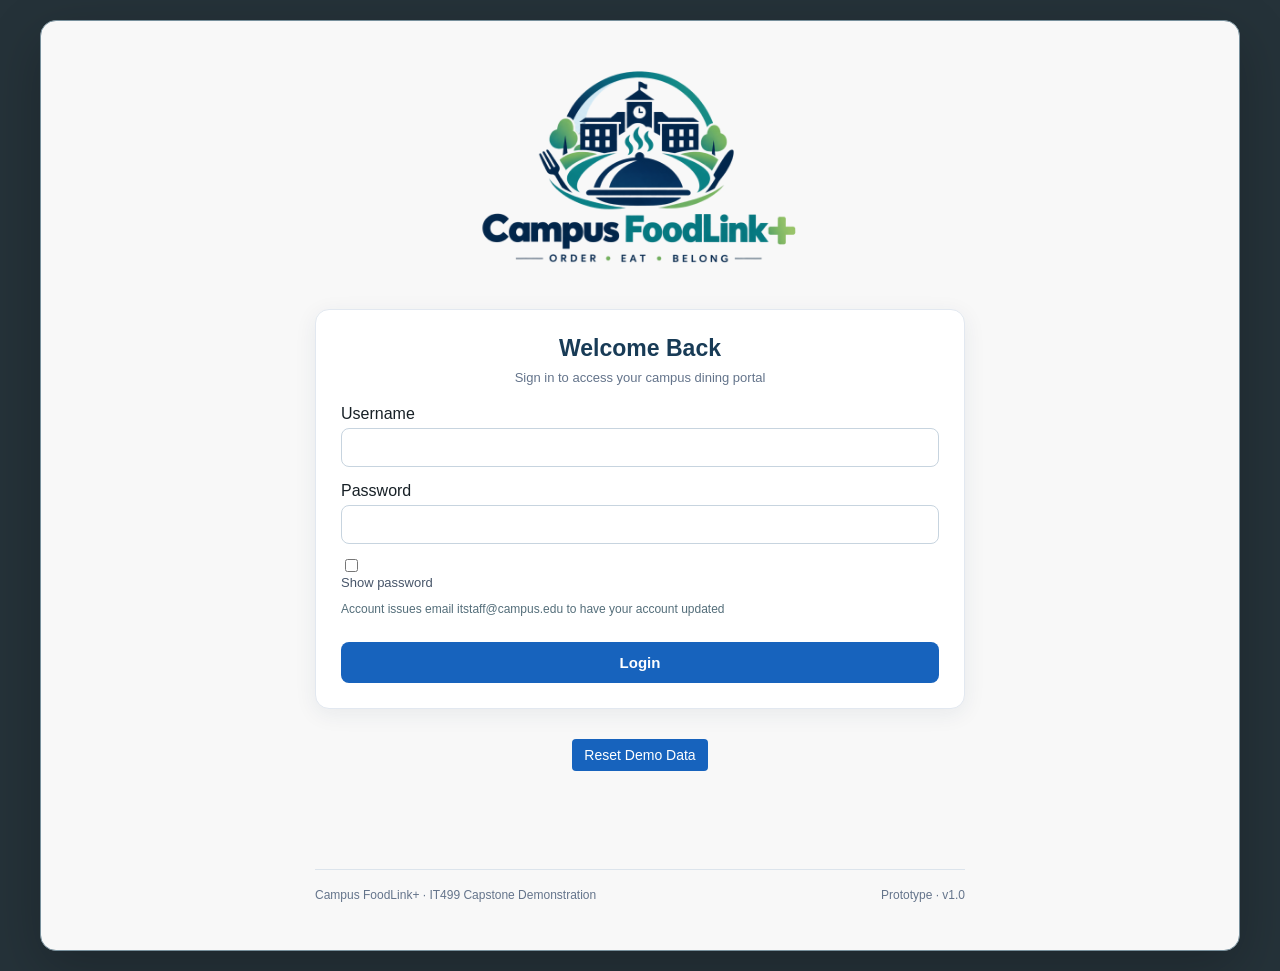
==== commit 4c9df508: "Add files via upload" ====
--- a/index.html
+++ b/index.html
@@ -1,104 +1,91 @@
-
-<!doctype html>
-<html lang="en">
-
-<head>
-  <meta charset="utf-8">
-  <meta name="viewport" content="width=device-width, initial-scale=1">
-
-  <title>Campus FoodLink+ Login</title>
-
-  <link rel="stylesheet" href="style.css">
-</head>
-
-<body data-page="login">
-
-  <main class="wireframe">
-
-    <!-- Campus FoodLink+ Branding -->
-    <div class="login-branding">
-        
-    <img
-      src="./Campus%20FoodLink%2B%20Logo.png"
-      alt="Campus FoodLink+ Logo"
-      class="login-logo"
-    >    
-    </div>
-
-    <form id="loginForm" class="login-form">
-
-      <!-- Select a login role before entering credentials -->
-      <fieldset class="login-role-section">
-        <legend>Select Account Type</legend>
-        <p class="login-role-help">Choose the role assigned to your account.</p>
-        <div class="login-role-grid">
-          <label class="login-role-option"><input type="radio" name="loginRole" value="Student" checked><span>Student</span></label>
-          <label class="login-role-option"><input type="radio" name="loginRole" value="IT Staff"><span>IT Staff</span></label>
-          <label class="login-role-option"><input type="radio" name="loginRole" value="Dietary Associate"><span>Dietary Associate</span></label>
-          <label class="login-role-option"><input type="radio" name="loginRole" value="Dietary Manager"><span>Dietary Manager</span></label>
-        </div>
-      </fieldset>
-
-
-      <label for="userId">
-        Username
-      </label>
-
-      <input
-        id="userId"
-        name="username"
-        type="text"
-        autocomplete="username"
-        required
-      >
-
-      <label for="password">
-        Password
-      </label>
-
-      <input
-        id="password"
-        name="password"
-        type="password"
-        autocomplete="current-password"
-        required
-      >
-
-      <p class="hint">
-        Account issues email itstaff@campus.edu to have your account updated
-      </p>
-
-      <p
-        id="loginError"
-        class="error"
-        role="alert"
-        aria-live="polite">
-      </p>
-
-      <button type="submit">
-        Login
-      </button>
-
-    </form>
-
-    <div class="demo-reset">
-
-      <button
-        id="resetDemoBtn"
-        type="button">
-        Reset Demo Data
-      </button>
-
-      <p
-        id="resetMessage"
-        aria-live="polite">
-      </p>
-
-    </div>
-
-  </main>
-
-  <script src="app.js"></script>
-
-</body>
-</html>
+
+<!doctype html>
+<html lang="en">
+
+<head>
+  <meta charset="utf-8">
+  <meta name="viewport" content="width=device-width, initial-scale=1">
+
+  <title>Campus FoodLink+ Login</title>
+
+  <link rel="stylesheet" href="style.css">
+</head>
+
+<body data-page="login">
+
+  <main class="wireframe">
+
+    <!-- Campus FoodLink+ Branding -->
+    <div class="login-branding">
+        
+    <img
+      src="./Campus%20FoodLink%2B%20Logo.png"
+      alt="Campus FoodLink+ Logo"
+      class="login-logo"
+    >    
+    </div>
+
+    <form id="loginForm" class="login-form">
+
+      <label for="userId">
+        Username
+      </label>
+
+      <input
+        id="userId"
+        name="username"
+        type="text"
+        autocomplete="username"
+        required
+      >
+
+      <label for="password">
+        Password
+      </label>
+
+      <input
+        id="password"
+        name="password"
+        type="password"
+        autocomplete="current-password"
+        required
+      >
+
+      <p class="hint">
+        Account issues email itstaff@campus.edu to have your account updated
+      </p>
+
+      <p
+        id="loginError"
+        class="error"
+        role="alert"
+        aria-live="polite">
+      </p>
+
+      <button type="submit">
+        Login
+      </button>
+
+    </form>
+
+    <div class="demo-reset">
+
+      <button
+        id="resetDemoBtn"
+        type="button">
+        Reset Demo Data
+      </button>
+
+      <p
+        id="resetMessage"
+        aria-live="polite">
+      </p>
+
+    </div>
+
+  </main>
+
+  <script src="app.js"></script>
+
+</body>
+</html>
